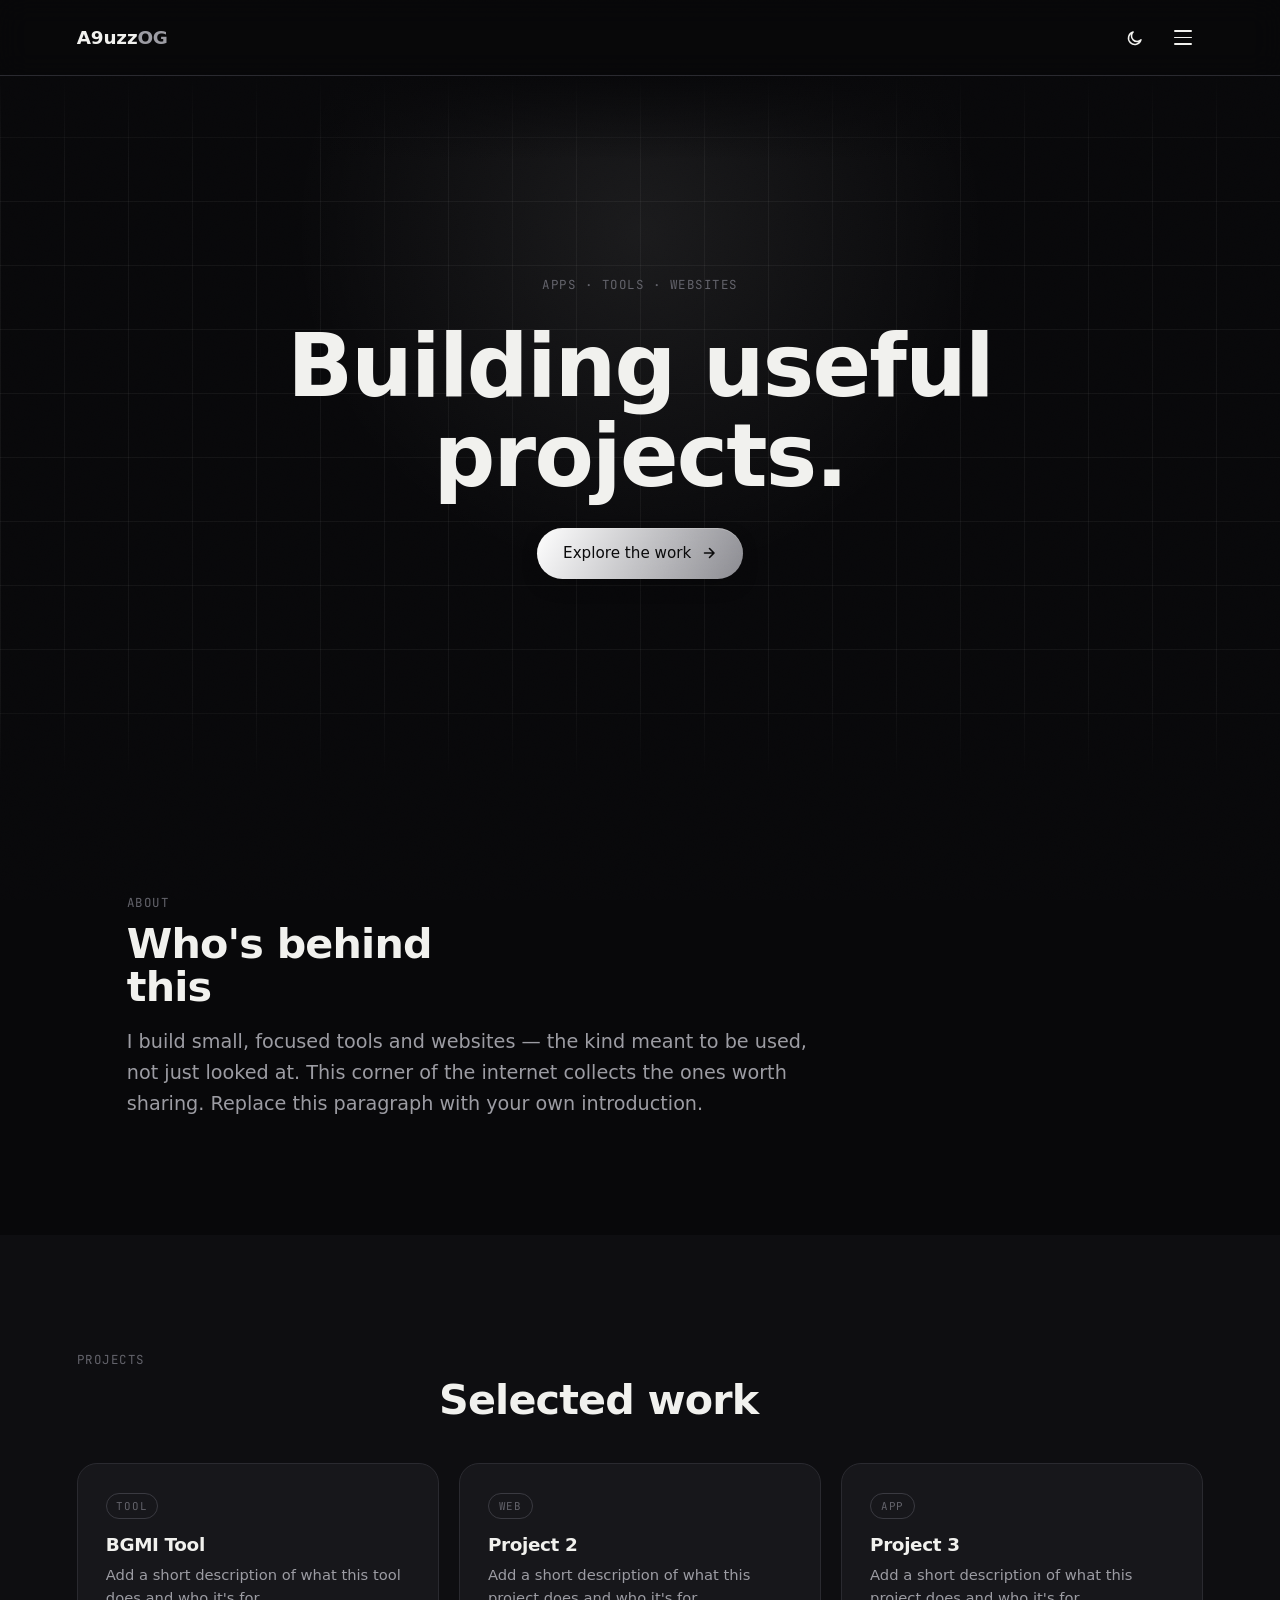
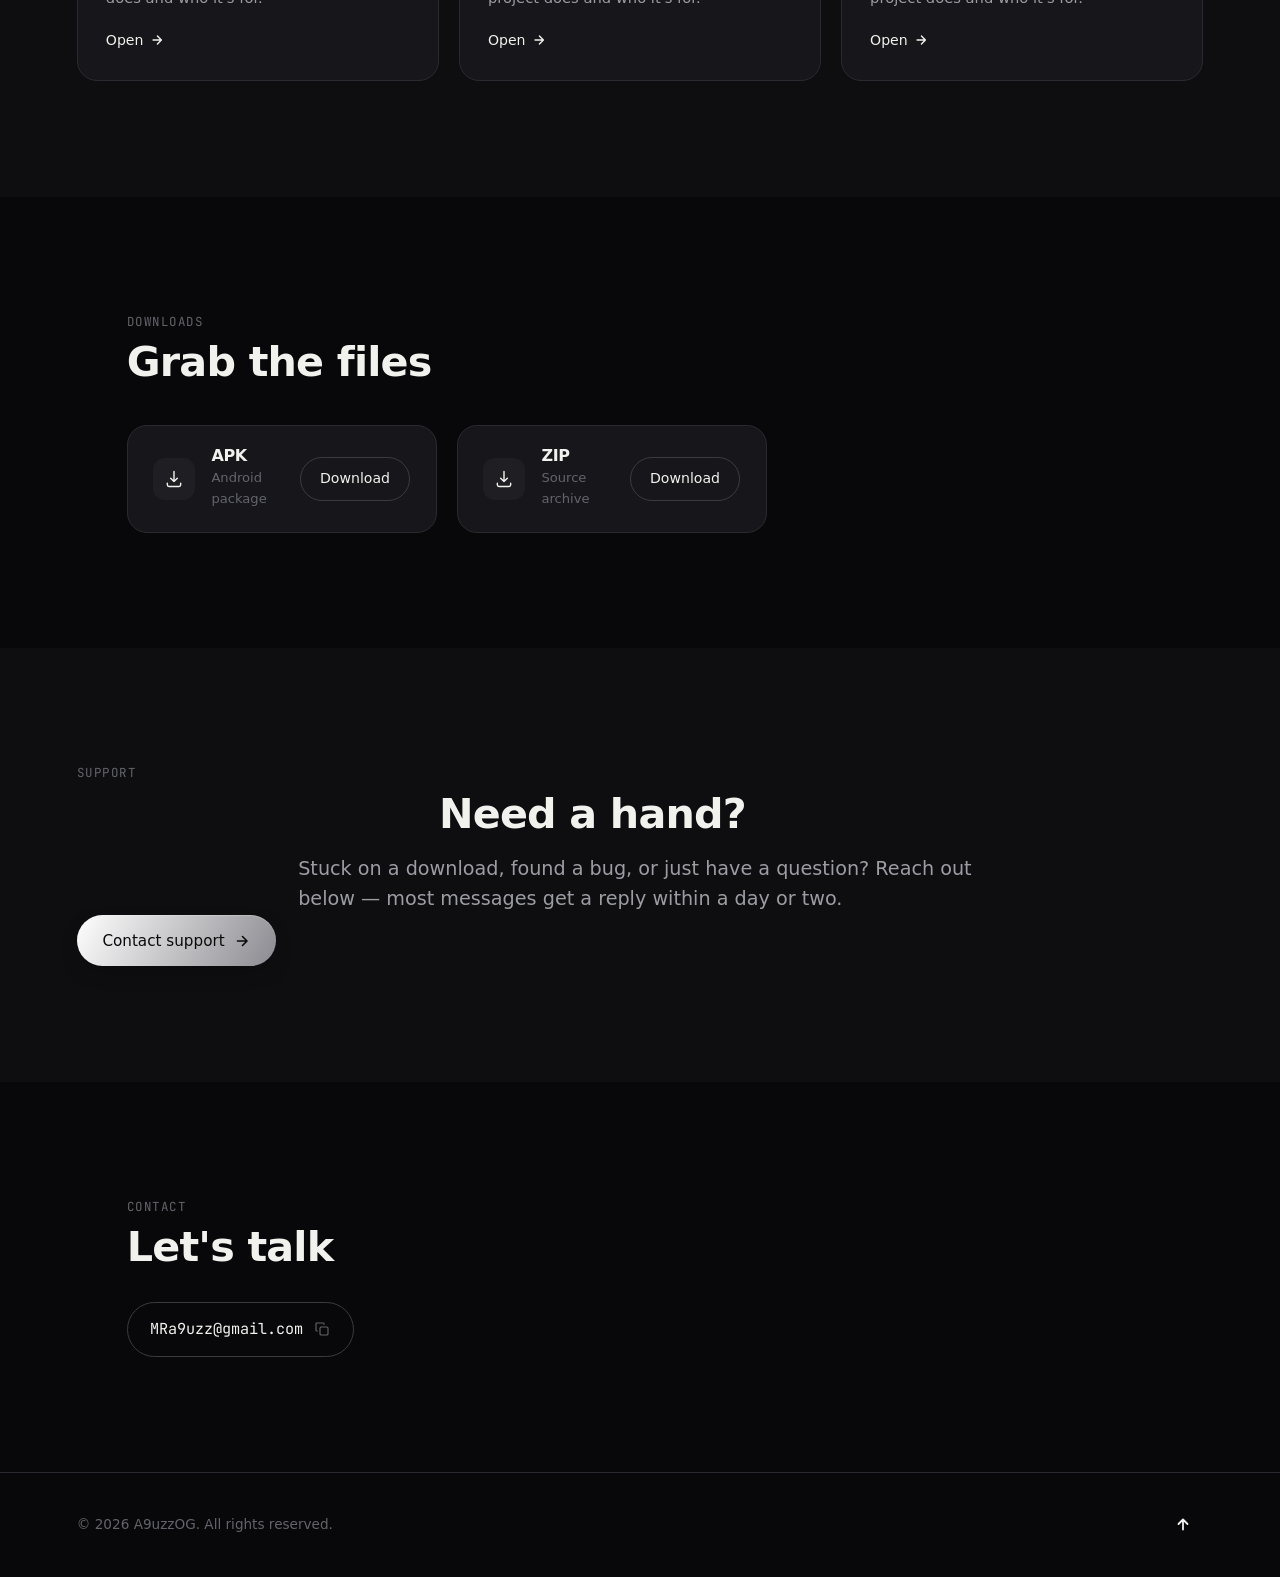
==== index.html @ 79c60921 "MR" ====
<!doctype html>
<html lang="en">
<head>
<meta charset="utf-8">
<meta name="viewport" content="width=device-width,initial-scale=1">
<meta name="theme-color" content="#08080a">
<meta name="description" content="A9uzzOG — apps, tools and websites, built for people who use them every day.">
<title>A9uzzOG — Building Useful Projects</title>

<script>
  (function(){
    var t = localStorage.getItem('theme');
    if(t === 'light'){ document.documentElement.setAttribute('data-theme','light'); }
  })();
</script>

<link rel="preconnect" href="https://api.fontshare.com">
<link rel="preconnect" href="https://fonts.googleapis.com">
<link rel="preconnect" href="https://fonts.gstatic.com" crossorigin>
<link rel="stylesheet" href="https://api.fontshare.com/v2/css?f[]=clash-display@500,600,700&f[]=general-sans@400,500,600&display=swap">
<link rel="stylesheet" href="https://fonts.googleapis.com/css2?family=JetBrains+Mono:wght@400;500&display=swap">
<link rel="stylesheet" href="style.css">
</head>
<body>

<div class="grain" aria-hidden="true"></div>
<div class="progress" aria-hidden="true"><span id="progressBar"></span></div>

<header class="site-header">
  <a href="#home" class="brand">A9uzz<span>OG</span></a>

  <div class="header-actions">
    <button id="themeToggle" class="icon-btn" type="button" aria-label="Switch to light theme">
      <svg class="icon-sun" width="18" height="18" viewBox="0 0 24 24" fill="none" stroke="currentColor" stroke-width="2" stroke-linecap="round"><circle cx="12" cy="12" r="4.5"/><path d="M12 2.5v3M12 18.5v3M4.2 4.2l2.1 2.1M17.7 17.7l2.1 2.1M2.5 12h3M18.5 12h3M4.2 19.8l2.1-2.1M17.7 6.3l2.1-2.1"/></svg>
      <svg class="icon-moon" width="18" height="18" viewBox="0 0 24 24" fill="none" stroke="currentColor" stroke-width="2" stroke-linecap="round" stroke-linejoin="round"><path d="M20 14.5A8.5 8.5 0 1 1 9.5 4a7 7 0 0 0 10.5 10.5Z"/></svg>
    </button>

    <button id="navToggle" class="hamburger" type="button" aria-label="Open menu" aria-expanded="false" aria-controls="navOverlay">
      <span></span><span></span><span></span>
    </button>
  </div>
</header>

<nav id="navOverlay" class="nav-overlay" aria-hidden="true">
  <div class="nav-overlay__backdrop" data-close></div>
  <div class="nav-overlay__panel">
    <button class="nav-close" type="button" data-close aria-label="Close menu">
      <svg width="18" height="18" viewBox="0 0 24 24" fill="none" stroke="currentColor" stroke-width="1.8" stroke-linecap="round"><path d="M5 5l14 14M19 5 5 19"/></svg>
    </button>
    <ul class="nav-list">
      <li style="--i:0"><a href="#home" data-close><span class="nav-list__title">Home</span><span class="nav-list__desc">Start here</span></a></li>
      <li style="--i:1"><a href="#about" data-close><span class="nav-list__title">About</span><span class="nav-list__desc">The short version</span></a></li>
      <li style="--i:2"><a href="#projects" data-close><span class="nav-list__title">Projects</span><span class="nav-list__desc">Recent builds</span></a></li>
      <li style="--i:3"><a href="#downloads" data-close><span class="nav-list__title">Downloads</span><span class="nav-list__desc">Get the files</span></a></li>
      <li style="--i:4"><a href="#support" data-close><span class="nav-list__title">Support</span><span class="nav-list__desc">Get help</span></a></li>
      <li style="--i:5"><a href="#contact" data-close><span class="nav-list__title">Contact</span><span class="nav-list__desc">Say hello</span></a></li>
    </ul>
    <div class="nav-overlay__footer">
      <span>your@email.com</span>
      <span>&copy; 2026 A9uzzOG</span>
    </div>
  </div>
</nav>

<main>

  <section id="home" class="hero">
    <p class="eyebrow reveal">Apps &middot; Tools &middot; Websites</p>
    <h1 class="hero__title reveal">Building useful<br>projects.</h1>
    <a class="btn btn--primary reveal" href="#projects">
      <span>Explore the work</span>
      <svg width="16" height="16" viewBox="0 0 16 16" fill="none" stroke="currentColor" stroke-width="1.6" stroke-linecap="round" stroke-linejoin="round"><path d="M3.5 8h9M8.5 3.5 13 8l-4.5 4.5"/></svg>
    </a>
  </section>

  <section id="about" class="section">
    <p class="eyebrow reveal">About</p>
    <h2 class="section-title reveal">Who's behind this</h2>
    <p class="section-lede reveal">
      I build small, focused tools and websites — the kind meant to be used, not just looked at.
      This corner of the internet collects the ones worth sharing. Replace this paragraph with
      your own introduction.
    </p>
  </section>

  <section id="projects" class="section section--alt">
    <p class="eyebrow reveal">Projects</p>
    <h2 class="section-title reveal">Selected work</h2>

    <div class="grid reveal">
      <article class="card">
        <span class="card__tag">TOOL</span>
        <h3>BGMI Tool</h3>
        <p>Add a short description of what this tool does and who it's for.</p>
        <a class="card__link" href="#">
          <span>Open</span>
          <svg width="14" height="14" viewBox="0 0 16 16" fill="none" stroke="currentColor" stroke-width="1.6" stroke-linecap="round" stroke-linejoin="round"><path d="M3.5 8h9M8.5 3.5 13 8l-4.5 4.5"/></svg>
        </a>
      </article>
      <article class="card">
        <span class="card__tag">WEB</span>
        <h3>Project 2</h3>
        <p>Add a short description of what this project does and who it's for.</p>
        <a class="card__link" href="#">
          <span>Open</span>
          <svg width="14" height="14" viewBox="0 0 16 16" fill="none" stroke="currentColor" stroke-width="1.6" stroke-linecap="round" stroke-linejoin="round"><path d="M3.5 8h9M8.5 3.5 13 8l-4.5 4.5"/></svg>
        </a>
      </article>
      <article class="card">
        <span class="card__tag">APP</span>
        <h3>Project 3</h3>
        <p>Add a short description of what this project does and who it's for.</p>
        <a class="card__link" href="#">
          <span>Open</span>
          <svg width="14" height="14" viewBox="0 0 16 16" fill="none" stroke="currentColor" stroke-width="1.6" stroke-linecap="round" stroke-linejoin="round"><path d="M3.5 8h9M8.5 3.5 13 8l-4.5 4.5"/></svg>
        </a>
      </article>
    </div>
  </section>

  <section id="downloads" class="section">
    <p class="eyebrow reveal">Downloads</p>
    <h2 class="section-title reveal">Grab the files</h2>

    <div class="grid grid--tight reveal">
      <article class="card card--download">
        <div class="card__icon">
          <svg width="20" height="20" viewBox="0 0 24 24" fill="none" stroke="currentColor" stroke-width="1.7" stroke-linecap="round" stroke-linejoin="round"><path d="M12 3v12m0 0-4-4m4 4 4-4M4 17v2a2 2 0 0 0 2 2h12a2 2 0 0 0 2-2v-2"/></svg>
        </div>
        <div class="card__body">
          <h3>APK</h3>
          <p>Android package</p>
        </div>
        <a class="btn btn--ghost" href="#">Download</a>
      </article>
      <article class="card card--download">
        <div class="card__icon">
          <svg width="20" height="20" viewBox="0 0 24 24" fill="none" stroke="currentColor" stroke-width="1.7" stroke-linecap="round" stroke-linejoin="round"><path d="M12 3v12m0 0-4-4m4 4 4-4M4 17v2a2 2 0 0 0 2 2h12a2 2 0 0 0 2-2v-2"/></svg>
        </div>
        <div class="card__body">
          <h3>ZIP</h3>
          <p>Source archive</p>
        </div>
        <a class="btn btn--ghost" href="#">Download</a>
      </article>
    </div>
  </section>

  <section id="support" class="section section--alt">
    <p class="eyebrow reveal">Support</p>
    <h2 class="section-title reveal">Need a hand?</h2>
    <p class="section-lede reveal">
      Stuck on a download, found a bug, or just have a question? Reach out below — most messages
      get a reply within a day or two.
    </p>
    <a class="btn btn--primary reveal" href="#contact">
      <span>Contact support</span>
      <svg width="16" height="16" viewBox="0 0 16 16" fill="none" stroke="currentColor" stroke-width="1.6" stroke-linecap="round" stroke-linejoin="round"><path d="M3.5 8h9M8.5 3.5 13 8l-4.5 4.5"/></svg>
    </a>
  </section>

  <section id="contact" class="section">
    <p class="eyebrow reveal">Contact</p>
    <h2 class="section-title reveal">Let's talk</h2>
    <button class="email-copy reveal" id="emailCopy" type="button" data-email="a9uzzyadu1c@gmail.com">
      <span id="emailText">MRa9uzz@gmail.com</span>
      <svg width="16" height="16" viewBox="0 0 24 24" fill="none" stroke="currentColor" stroke-width="1.7" stroke-linecap="round" stroke-linejoin="round"><rect x="9" y="9" width="12" height="12" rx="2"/><path d="M5 15H4a1 1 0 0 1-1-1V4a1 1 0 0 1 1-1h10a1 1 0 0 1 1 1v1"/></svg>
    </button>
  </section>

</main>

<footer class="site-footer">
  <span>&copy; 2026 A9uzzOG. All rights reserved.</span>
  <button id="toTop" class="icon-btn" type="button" aria-label="Back to top">
    <svg width="16" height="16" viewBox="0 0 16 16" fill="none" stroke="currentColor" stroke-width="1.8" stroke-linecap="round" stroke-linejoin="round"><path d="M8 12.5v-9M3.5 7l4.5-4.5L12.5 7"/></svg>
  </button>
</footer>

<script src="script.js"></script>
</body>
</html>
---- style.css ----
/* ============================================================
   A9uzzOG — premium grey/black theme
   Display: Clash Display · Body: General Sans · Mono: JetBrains Mono
   ============================================================ */

*, *::before, *::after { margin: 0; padding: 0; box-sizing: border-box; }
html { scroll-behavior: smooth; -webkit-tap-highlight-color: transparent; }

:root {
  /* ---- dark (default) ---- */
  --bg:            #08080a;
  --bg-soft:       #0e0e11;
  --surface:       #17171b;
  --surface-2:     #1e1e23;
  --border:        #2a2a30;
  --border-strong: #3a3a41;
  --text:          #f1f1ee;
  --text-muted:    #9c9ca3;
  --text-faint:    #63636b;
  --shine-1:       #ffffff;
  --shine-2:       #8a8a90;
  --on-shine:      #0a0a0b;
  --overlay-bg:    rgba(6, 6, 8, 0.86);

  --font-display: 'Clash Display', system-ui, sans-serif;
  --font-body:    'General Sans', system-ui, sans-serif;
  --font-mono:    'JetBrains Mono', ui-monospace, monospace;

  --ease-out: cubic-bezier(0.16, 1, 0.3, 1);
  --ease-in-out: cubic-bezier(0.65, 0, 0.35, 1);

  --fs-hero: clamp(2.75rem, 5vw + 1.4rem, 6rem);
  --fs-h2:   clamp(1.9rem, 1.6vw + 1.3rem, 2.75rem);
  --fs-lede: clamp(1.05rem, 0.4vw + 0.95rem, 1.2rem);

  --pad-x: clamp(1.5rem, 6vw, 6rem);
  --pad-y: clamp(4rem, 9vw, 7.5rem);
}

[data-theme="light"] {
  --bg:            #f2f1ed;
  --bg-soft:       #ebe9e4;
  --surface:       #ffffff;
  --surface-2:     #f8f7f4;
  --border:        #dcd8d0;
  --border-strong: #c7c2b7;
  --text:          #17171a;
  --text-muted:    #57575e;
  --text-faint:    #8c8c92;
  --shine-1:       #17171a;
  --shine-2:       #48484f;
  --on-shine:      #f5f5f3;
  --overlay-bg:    rgba(242, 241, 237, 0.92);
}

body {
  font-family: var(--font-body);
  background: var(--bg);
  color: var(--text);
  line-height: 1.6;
  overflow-x: hidden;
  transition: background .4s var(--ease-in-out), color .4s var(--ease-in-out);
}

a { color: inherit; }
h1, h2, h3 { font-family: var(--font-display); font-weight: 600; letter-spacing: -0.02em; line-height: 1.05; }
img { max-width: 100%; display: block; }
button { font: inherit; color: inherit; background: none; border: none; cursor: pointer; }

::selection { background: var(--text); color: var(--bg); }

:focus-visible {
  outline: 2px solid var(--text);
  outline-offset: 3px;
  border-radius: 4px;
}

/* ---------------- grain + progress ---------------- */

.grain {
  position: fixed;
  inset: 0;
  z-index: 2;
  pointer-events: none;
  opacity: .035;
  mix-blend-mode: overlay;
  background-image: url("data:image/svg+xml,%3Csvg xmlns='http://www.w3.org/2000/svg' width='140' height='140'%3E%3Cfilter id='n'%3E%3CfeTurbulence type='fractalNoise' baseFrequency='0.85' numOctaves='2' stitchTiles='stitch'/%3E%3C/filter%3E%3Crect width='100%25' height='100%25' filter='url(%23n)'/%3E%3C/svg%3E");
  background-size: 160px 160px;
}

.progress {
  position: fixed;
  top: 0; left: 0; right: 0;
  height: 2px;
  z-index: 65;
  background: transparent;
}
.progress span {
  display: block;
  height: 100%;
  width: 100%;
  transform: scaleX(0);
  transform-origin: left;
  background: linear-gradient(90deg, var(--shine-2), var(--shine-1));
  will-change: transform;
}

/* ---------------- header ---------------- */

.site-header {
  position: sticky;
  top: 0;
  z-index: 60;
  display: flex;
  align-items: center;
  justify-content: space-between;
  padding: 1.1rem var(--pad-x);
  backdrop-filter: blur(14px);
  -webkit-backdrop-filter: blur(14px);
  background: color-mix(in srgb, var(--bg) 78%, transparent);
  border-bottom: 1px solid var(--border);
}

.brand {
  font-family: var(--font-display);
  font-size: 1.15rem;
  font-weight: 600;
  letter-spacing: -0.01em;
  text-decoration: none;
}
.brand span { color: var(--text-muted); }

.header-actions { display: flex; align-items: center; gap: .5rem; }

.icon-btn {
  display: flex;
  align-items: center;
  justify-content: center;
  width: 40px;
  height: 40px;
  border-radius: 50%;
  color: var(--text);
  transition: background .25s var(--ease-out), transform .25s var(--ease-out);
}
.icon-btn:hover { background: var(--surface-2); transform: translateY(-1px); }

#themeToggle .icon-sun,
#themeToggle .icon-moon {
  position: absolute;
  transition: transform .5s var(--ease-out), opacity .35s var(--ease-out);
}
#themeToggle { position: relative; }
#themeToggle .icon-sun { opacity: 0; transform: rotate(-90deg) scale(.5); }
#themeToggle .icon-moon { opacity: 1; transform: rotate(0) scale(1); }
[data-theme="light"] #themeToggle .icon-sun { opacity: 1; transform: rotate(0) scale(1); }
[data-theme="light"] #themeToggle .icon-moon { opacity: 0; transform: rotate(90deg) scale(.5); }

/* hamburger — the "3 lines" */
.hamburger {
  width: 40px;
  height: 40px;
  display: flex;
  flex-direction: column;
  align-items: center;
  justify-content: center;
  gap: 5px;
  border-radius: 50%;
  transition: background .25s var(--ease-out);
}
.hamburger:hover { background: var(--surface-2); }
.hamburger span {
  display: block;
  width: 18px;
  height: 1.5px;
  background: var(--text);
  border-radius: 2px;
  transition: transform .4s var(--ease-out), opacity .3s var(--ease-out), width .3s var(--ease-out);
}
.hamburger[aria-expanded="true"] span:nth-child(1) { transform: translateY(6.5px) rotate(45deg); }
.hamburger[aria-expanded="true"] span:nth-child(2) { opacity: 0; }
.hamburger[aria-expanded="true"] span:nth-child(3) { transform: translateY(-6.5px) rotate(-45deg); }

/* ---------------- nav overlay ---------------- */

.nav-overlay {
  position: fixed;
  inset: 0;
  z-index: 55;
  visibility: hidden;
  pointer-events: none;
}
.nav-overlay.is-open { visibility: visible; pointer-events: auto; }

.nav-overlay__backdrop {
  position: absolute;
  inset: 0;
  background: var(--overlay-bg);
  backdrop-filter: blur(6px);
  -webkit-backdrop-filter: blur(6px);
  opacity: 0;
  transition: opacity .45s var(--ease-in-out);
}
.nav-overlay.is-open .nav-overlay__backdrop { opacity: 1; }

.nav-overlay__panel {
  position: relative;
  z-index: 1;
  height: 100%;
  display: flex;
  flex-direction: column;
  justify-content: center;
  padding: 6rem var(--pad-x);
  pointer-events: none;
}
.nav-overlay__panel a,
.nav-overlay__panel .nav-close {
  pointer-events: auto;
}

.nav-close {
  position: absolute;
  top: 1.3rem;
  right: var(--pad-x);
  width: 44px;
  height: 44px;
  display: flex;
  align-items: center;
  justify-content: center;
  border-radius: 50%;
  color: var(--text);
  opacity: 0;
  transform: scale(.7) rotate(-45deg);
  transition: opacity .4s var(--ease-out) .15s, transform .4s var(--ease-out) .15s, background .25s var(--ease-out);
}
.nav-close:hover { background: var(--surface-2); }
.nav-overlay.is-open .nav-close { opacity: 1; transform: scale(1) rotate(0); }

.nav-list { list-style: none; display: flex; flex-direction: column; }
.nav-list li {
  overflow: hidden;
}
.nav-list a {
  display: flex;
  align-items: baseline;
  gap: 1rem;
  padding: .7rem 0;
  text-decoration: none;
  border-bottom: 1px solid var(--border);
  opacity: 0;
  transform: translateY(28px);
  transition: opacity .5s var(--ease-out), transform .5s var(--ease-out), color .25s var(--ease-out), gap .3s var(--ease-out);
  transition-delay: calc(var(--i) * 55ms);
}
.nav-overlay.is-open .nav-list a { opacity: 1; transform: translateY(0); }

.nav-list__title {
  font-family: var(--font-display);
  font-size: clamp(1.9rem, 4vw, 3rem);
  font-weight: 600;
  letter-spacing: -0.02em;
}
.nav-list__desc {
  font-family: var(--font-mono);
  font-size: .78rem;
  color: var(--text-faint);
  letter-spacing: .01em;
}
.nav-list a:hover { color: var(--text-muted); gap: 1.6rem; }
.nav-list a:hover .nav-list__title { color: var(--text); }

.nav-overlay__footer {
  display: flex;
  justify-content: space-between;
  padding-top: 2rem;
  font-family: var(--font-mono);
  font-size: .78rem;
  color: var(--text-faint);
  opacity: 0;
  transition: opacity .6s var(--ease-out) .4s;
}
.nav-overlay.is-open .nav-overlay__footer { opacity: 1; }

/* ---------------- hero ---------------- */

.hero {
  position: relative;
  min-height: 78svh;
  display: flex;
  flex-direction: column;
  align-items: center;
  justify-content: center;
  text-align: center;
  gap: 1.6rem;
  padding: 6rem var(--pad-x);
  overflow: hidden;
  isolation: isolate;
}
.hero::before {
  content: "";
  position: absolute;
  inset: -20%;
  z-index: -1;
  background: radial-gradient(560px circle at var(--x, 50%) var(--y, 30%), color-mix(in srgb, var(--text) 8%, transparent), transparent 62%);
  transition: opacity .3s;
}
.hero::after {
  content: "";
  position: absolute;
  inset: 0;
  z-index: -1;
  background:
    linear-gradient(var(--bg) 0%, transparent 12%, transparent 88%, var(--bg) 100%),
    repeating-linear-gradient(0deg, color-mix(in srgb, var(--text) 5%, transparent) 0 1px, transparent 1px 64px),
    repeating-linear-gradient(90deg, color-mix(in srgb, var(--text) 5%, transparent) 0 1px, transparent 1px 64px);
}

.eyebrow {
  font-family: var(--font-mono);
  font-size: .78rem;
  letter-spacing: .12em;
  text-transform: uppercase;
  color: var(--text-faint);
}

.hero__title {
  font-size: var(--fs-hero);
  max-width: 16ch;
}

/* ---------------- buttons ---------------- */

.btn {
  position: relative;
  display: inline-flex;
  align-items: center;
  gap: .6rem;
  padding: .85rem 1.6rem;
  border-radius: 999px;
  font-size: .95rem;
  font-weight: 500;
  text-decoration: none;
  overflow: hidden;
  transition: transform .35s var(--ease-out), box-shadow .35s var(--ease-out);
}
.btn svg { transition: transform .35s var(--ease-out); }
.btn:hover { transform: translateY(-2px); }
.btn:hover svg { transform: translateX(3px); }

.btn--primary {
  color: var(--on-shine);
  background: linear-gradient(120deg, var(--shine-1), var(--shine-2));
  box-shadow: 0 1px 0 0 color-mix(in srgb, var(--text) 25%, transparent) inset, 0 8px 24px -12px rgba(0,0,0,.6);
}
.btn--primary::before {
  content: "";
  position: absolute;
  inset: 0;
  background: linear-gradient(115deg, transparent 20%, color-mix(in srgb, var(--on-shine) 35%, transparent) 50%, transparent 80%);
  transform: translateX(-120%);
  transition: transform .7s var(--ease-out);
}
.btn--primary:hover::before { transform: translateX(120%); }

.btn--ghost {
  border: 1px solid var(--border-strong);
  padding: .6rem 1.2rem;
  font-size: .88rem;
}
.btn--ghost:hover { background: var(--surface-2); border-color: var(--text-faint); }

/* ---------------- sections ---------------- */

.section {
  padding: var(--pad-y) var(--pad-x);
  max-width: 1180px;
  margin: 0 auto;
}
.section--alt { background: var(--bg-soft); max-width: none; }
.section--alt > * { max-width: 1180px; margin-left: auto; margin-right: auto; }

.section-title { font-size: var(--fs-h2); margin-top: .6rem; max-width: 14ch; }
.section-lede {
  font-size: var(--fs-lede);
  color: var(--text-muted);
  max-width: 56ch;
  margin-top: 1.1rem;
}

/* ---------------- grid + cards ---------------- */

.grid {
  display: grid;
  grid-template-columns: repeat(auto-fit, minmax(240px, 1fr));
  gap: 1.25rem;
  margin-top: 2.5rem;
}
.grid--tight { grid-template-columns: repeat(auto-fit, minmax(220px, 1fr)); max-width: 640px; }

.card {
  position: relative;
  background: var(--surface);
  border: 1px solid var(--border);
  border-radius: 20px;
  padding: 1.75rem;
  transition: transform .4s var(--ease-out), border-color .4s var(--ease-out), background .4s var(--ease-out);
}
.card:hover {
  transform: translateY(-6px);
  border-color: var(--border-strong);
  background: var(--surface-2);
}

.card__tag {
  display: inline-block;
  font-family: var(--font-mono);
  font-size: .68rem;
  letter-spacing: .08em;
  color: var(--text-faint);
  border: 1px solid var(--border-strong);
  border-radius: 999px;
  padding: .2rem .6rem;
  margin-bottom: 1rem;
}
.card h3 { font-size: 1.15rem; margin-bottom: .5rem; }
.card p { color: var(--text-muted); font-size: .92rem; }

.card__link {
  display: inline-flex;
  align-items: center;
  gap: .4rem;
  margin-top: 1.2rem;
  font-size: .88rem;
  font-weight: 500;
  text-decoration: none;
  color: var(--text);
}
.card__link svg { transition: transform .3s var(--ease-out); }
.card__link:hover svg { transform: translateX(3px); }

.card--download {
  display: flex;
  align-items: center;
  gap: 1rem;
  padding: 1.4rem 1.6rem;
}
.card__icon {
  display: flex;
  align-items: center;
  justify-content: center;
  width: 42px;
  height: 42px;
  border-radius: 12px;
  background: var(--surface-2);
  flex-shrink: 0;
}
.card__body { flex: 1; }
.card__body h3 { font-size: 1rem; margin-bottom: .15rem; }
.card__body p { font-size: .82rem; color: var(--text-faint); }

/* ---------------- contact ---------------- */

.email-copy {
  margin-top: 2rem;
  display: inline-flex;
  align-items: center;
  gap: .7rem;
  padding: .9rem 1.4rem;
  border: 1px solid var(--border-strong);
  border-radius: 999px;
  font-family: var(--font-mono);
  font-size: .95rem;
  transition: background .3s var(--ease-out), transform .3s var(--ease-out);
}
.email-copy:hover { background: var(--surface-2); transform: translateY(-2px); }
.email-copy svg { color: var(--text-faint); }

/* ---------------- footer ---------------- */

.site-footer {
  display: flex;
  align-items: center;
  justify-content: space-between;
  padding: 2rem var(--pad-x);
  border-top: 1px solid var(--border);
  font-size: .85rem;
  color: var(--text-faint);
}

/* ---------------- scroll reveal ---------------- */

.reveal {
  opacity: 0;
  transform: translateY(22px);
  transition: opacity .7s var(--ease-out), transform .7s var(--ease-out);
}
.reveal.is-visible { opacity: 1; transform: translateY(0); }
.hero .reveal { transition-delay: calc(var(--r-i, 0) * 90ms); }

/* ---------------- responsive ---------------- */

@media (max-width: 640px) {
  .site-footer { flex-direction: column; gap: .75rem; text-align: center; }
  .card--download { flex-wrap: wrap; }
  .card--download .btn--ghost { width: 100%; text-align: center; justify-content: center; }
}

/* ---------------- motion & pointer preferences ---------------- */

@media (hover: none) {
  .hero::before { display: none; }
}

@media (prefers-reduced-motion: reduce) {
  html { scroll-behavior: auto; }
  *, *::before, *::after {
    animation-duration: .001ms !important;
    transition-duration: .001ms !important;
  }
  .reveal { opacity: 1; transform: none; }
  .nav-list a { transform: none; }
}
  .reveal { opacity: 1; transform: none; }
  .nav-list a { transform: none; }
}
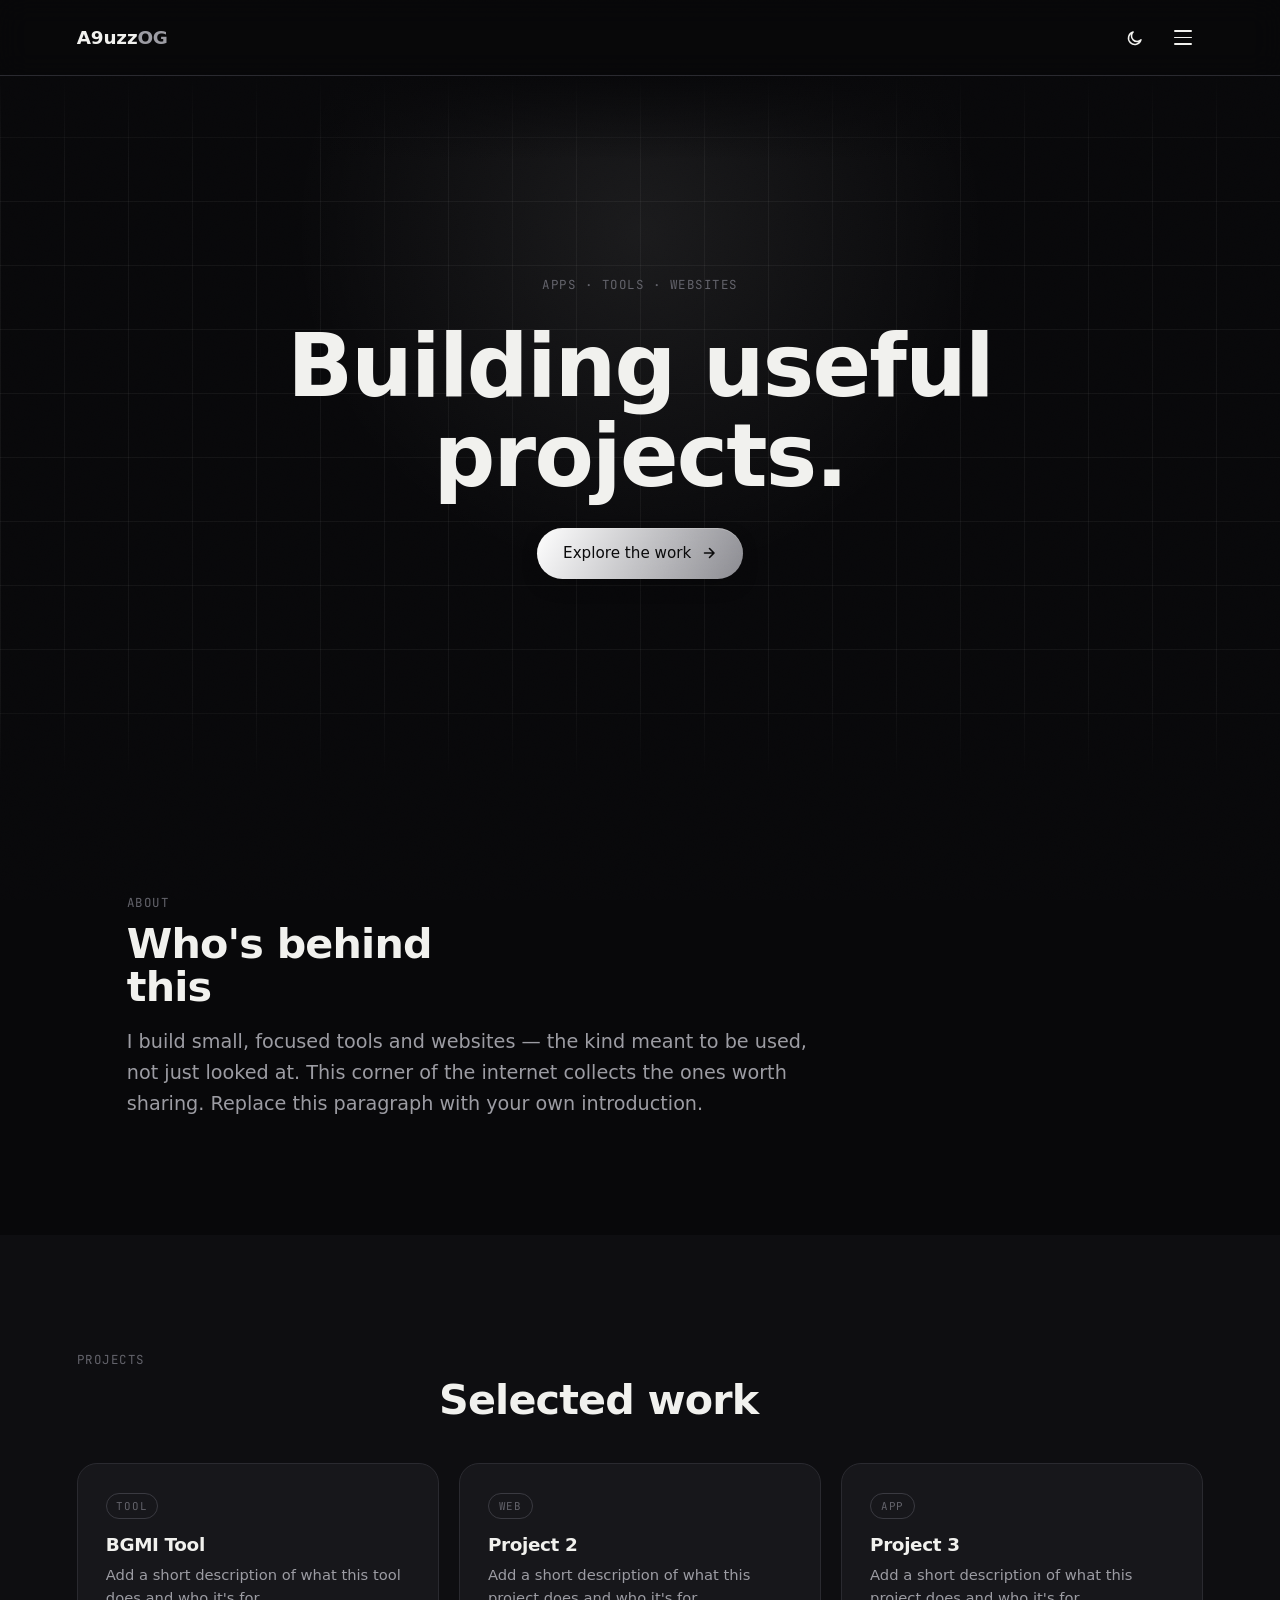
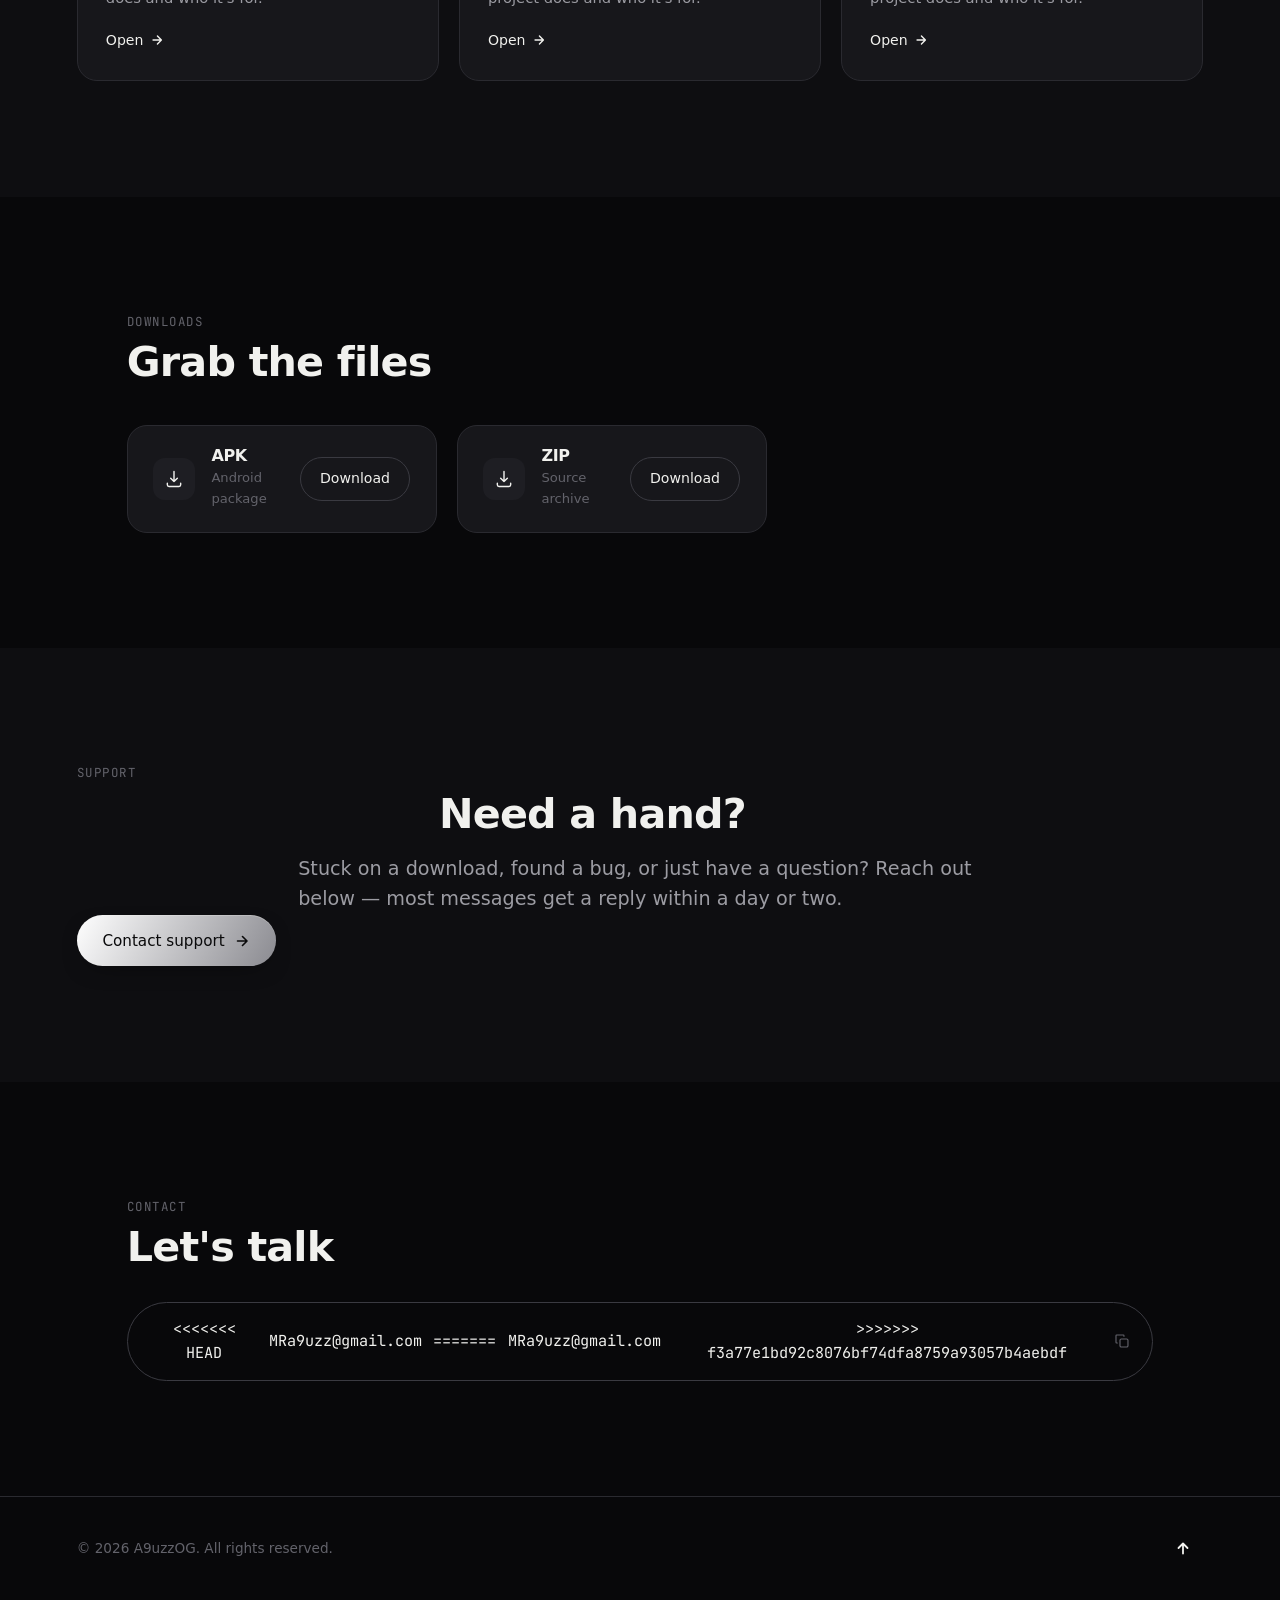
==== commit 41a9b4d8: "gf" ====
--- a/index.html
+++ b/index.html
@@ -163,7 +163,11 @@
     <p class="eyebrow reveal">Contact</p>
     <h2 class="section-title reveal">Let's talk</h2>
     <button class="email-copy reveal" id="emailCopy" type="button" data-email="a9uzzyadu1c@gmail.com">
+<<<<<<< HEAD
       <span id="emailText">MRa9uzz@gmail.com</span>
+=======
+      <span id="emailText">MRa9uzz@gmail.com</span>
+>>>>>>> f3a77e1bd92c8076bf74dfa8759a93057b4aebdf
       <svg width="16" height="16" viewBox="0 0 24 24" fill="none" stroke="currentColor" stroke-width="1.7" stroke-linecap="round" stroke-linejoin="round"><rect x="9" y="9" width="12" height="12" rx="2"/><path d="M5 15H4a1 1 0 0 1-1-1V4a1 1 0 0 1 1-1h10a1 1 0 0 1 1 1v1"/></svg>
     </button>
   </section>
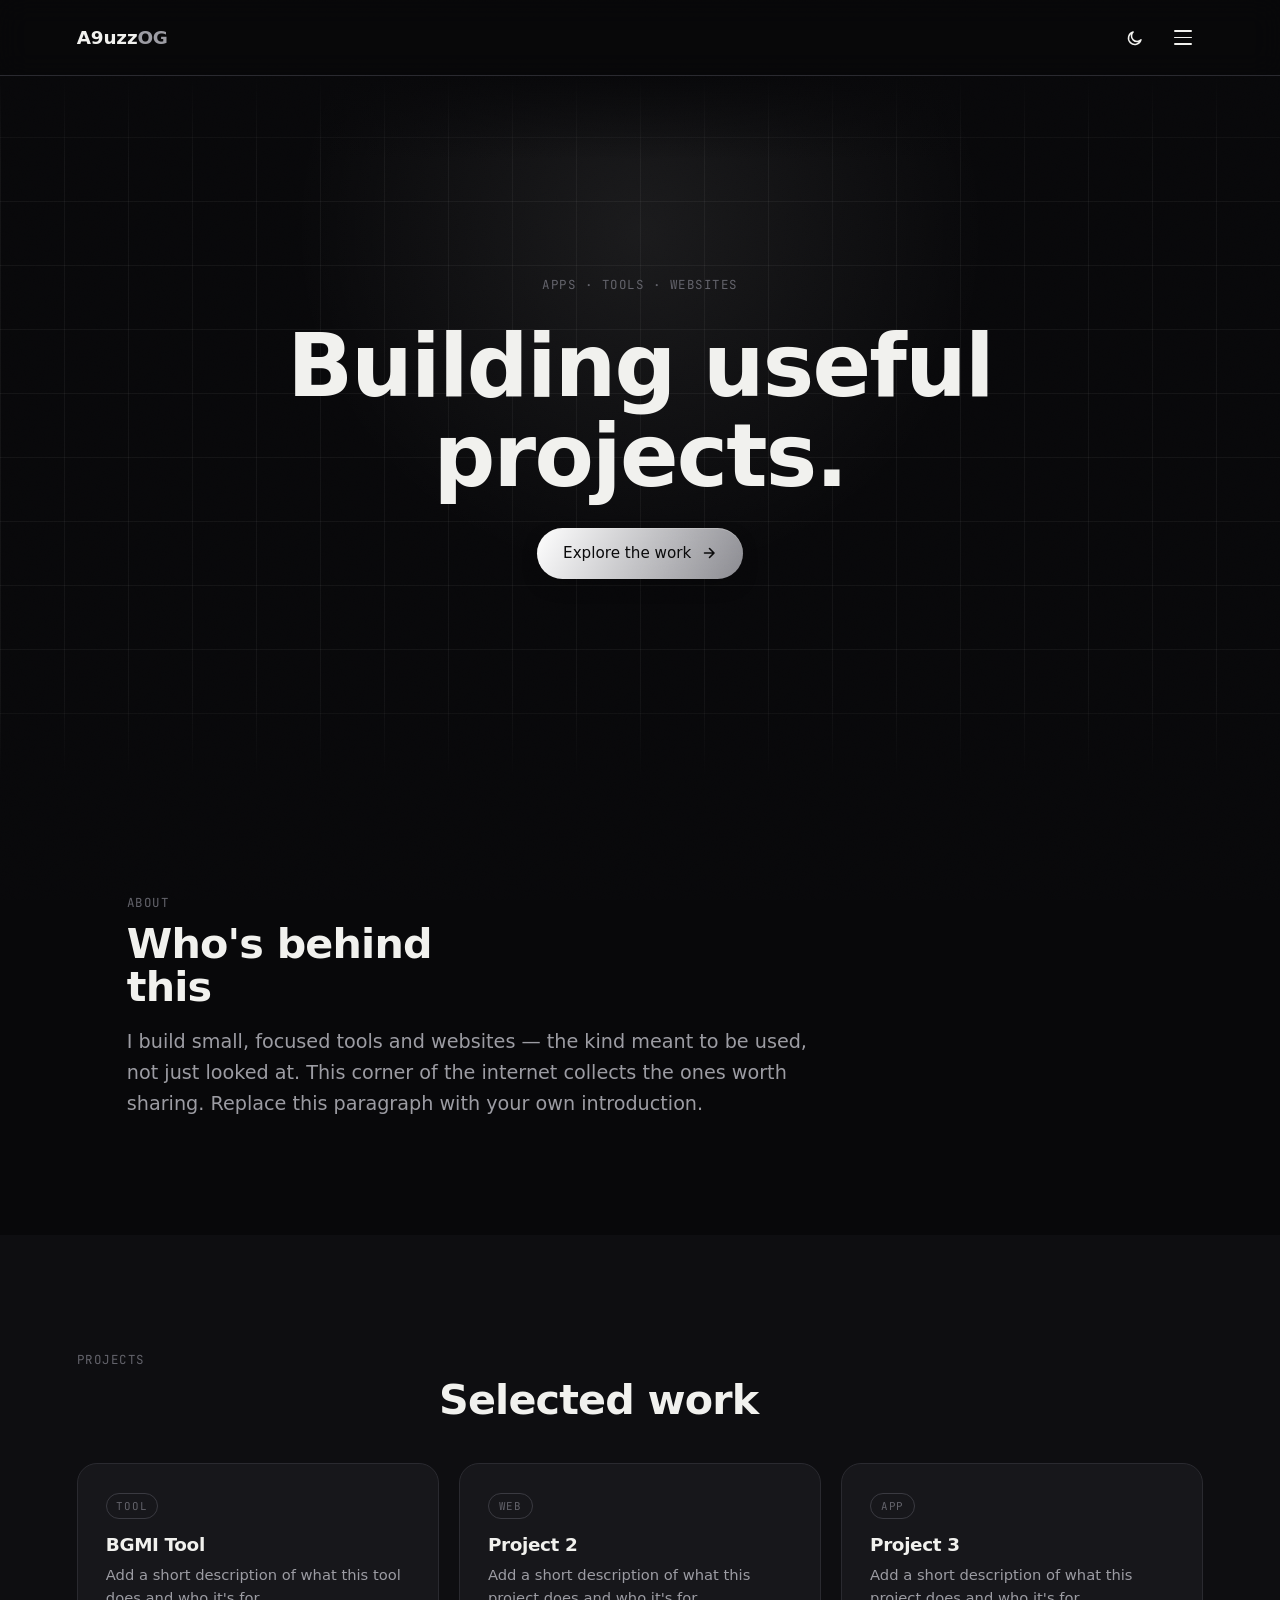
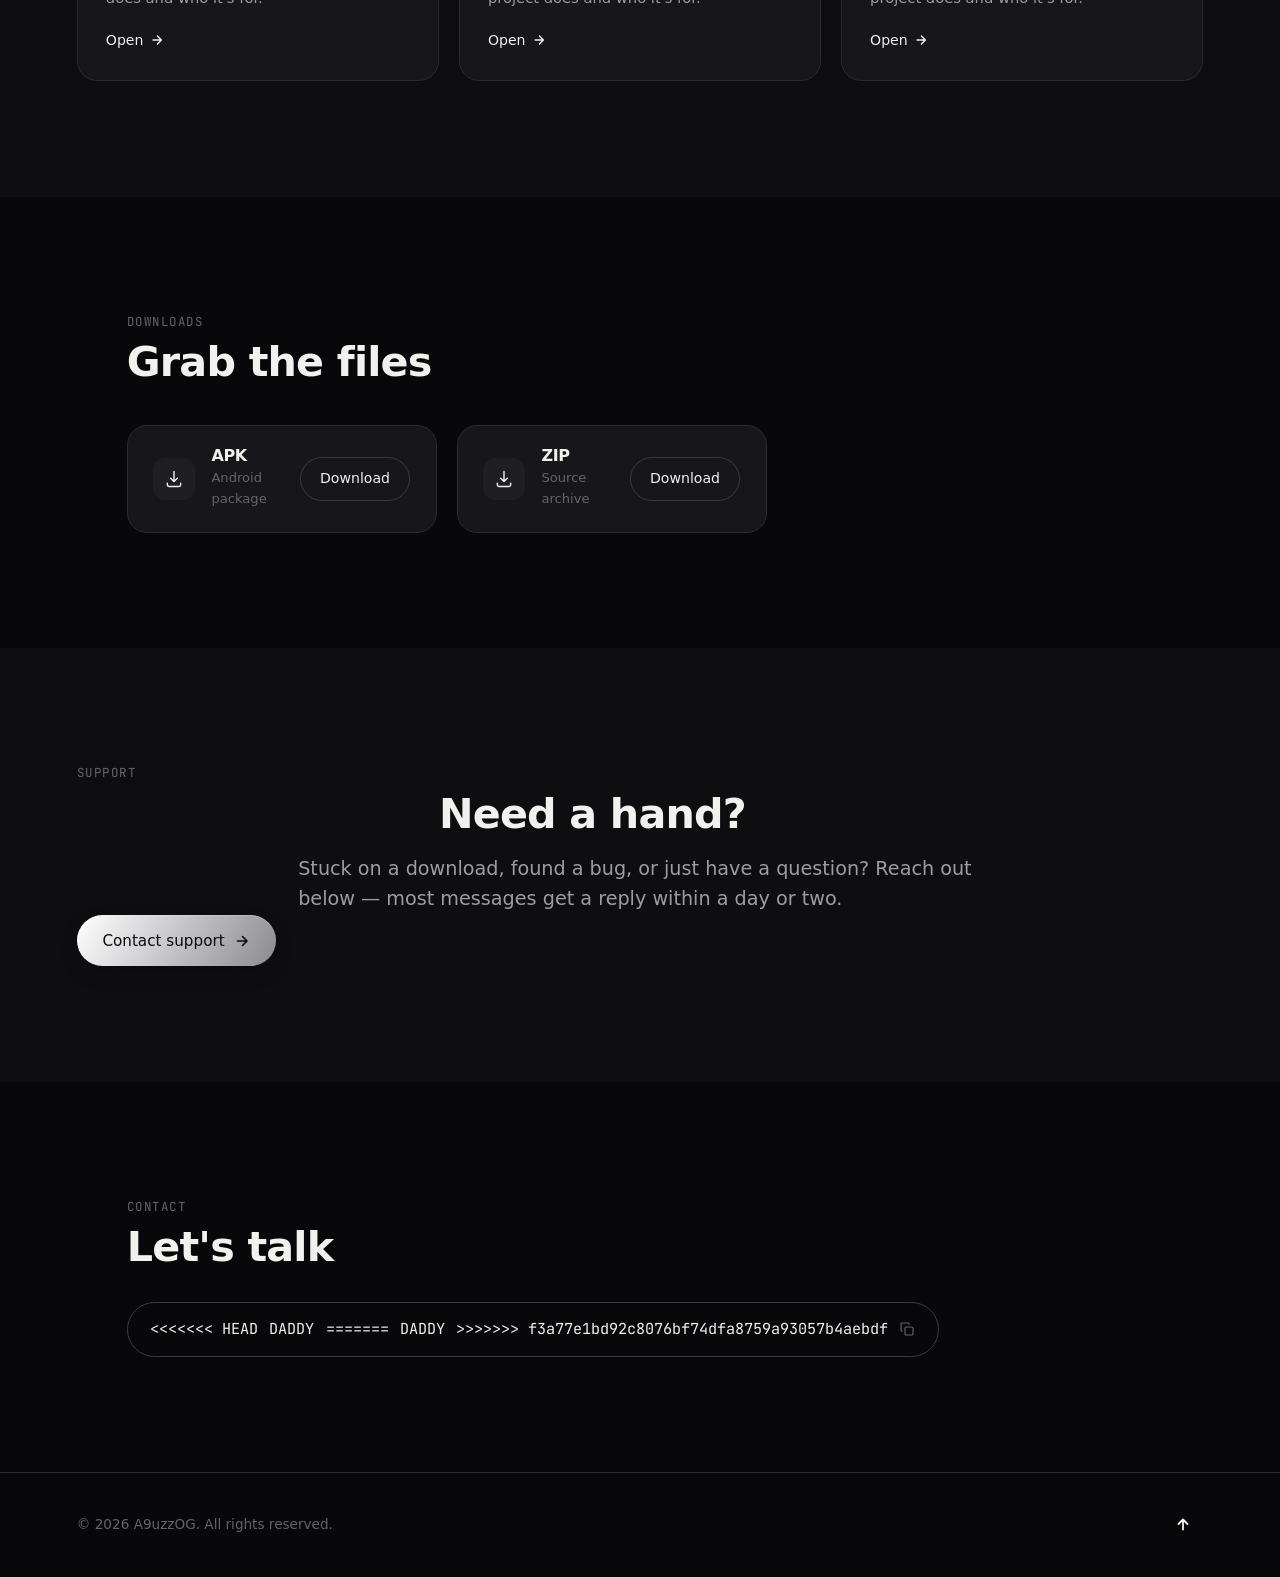
==== commit fcb5c04a: "Update index.html" ====
--- a/index.html
+++ b/index.html
@@ -164,9 +164,9 @@
     <h2 class="section-title reveal">Let's talk</h2>
     <button class="email-copy reveal" id="emailCopy" type="button" data-email="a9uzzyadu1c@gmail.com">
 <<<<<<< HEAD
-      <span id="emailText">MRa9uzz@gmail.com</span>
+      <span id="emailText">DADDY</span>
 =======
-      <span id="emailText">MRa9uzz@gmail.com</span>
+      <span id="emailText">DADDY</span>
 >>>>>>> f3a77e1bd92c8076bf74dfa8759a93057b4aebdf
       <svg width="16" height="16" viewBox="0 0 24 24" fill="none" stroke="currentColor" stroke-width="1.7" stroke-linecap="round" stroke-linejoin="round"><rect x="9" y="9" width="12" height="12" rx="2"/><path d="M5 15H4a1 1 0 0 1-1-1V4a1 1 0 0 1 1-1h10a1 1 0 0 1 1 1v1"/></svg>
     </button>
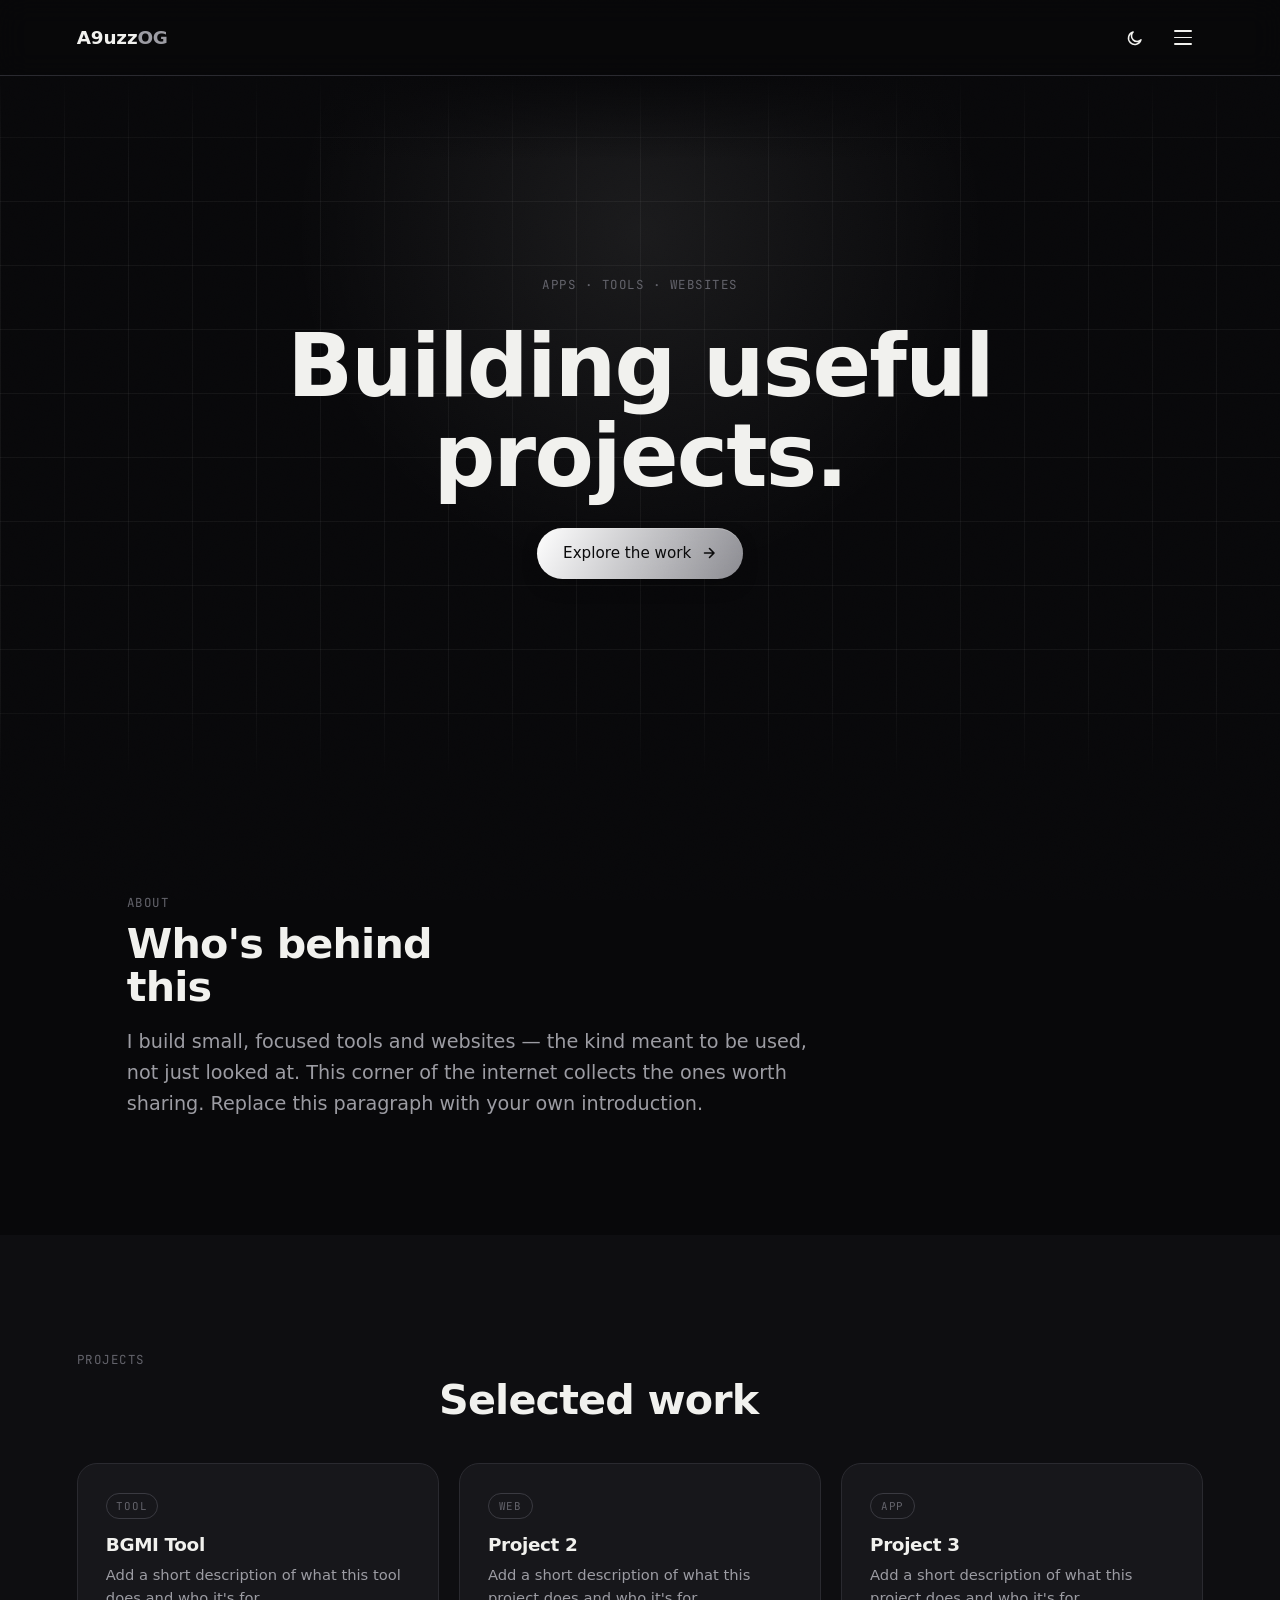
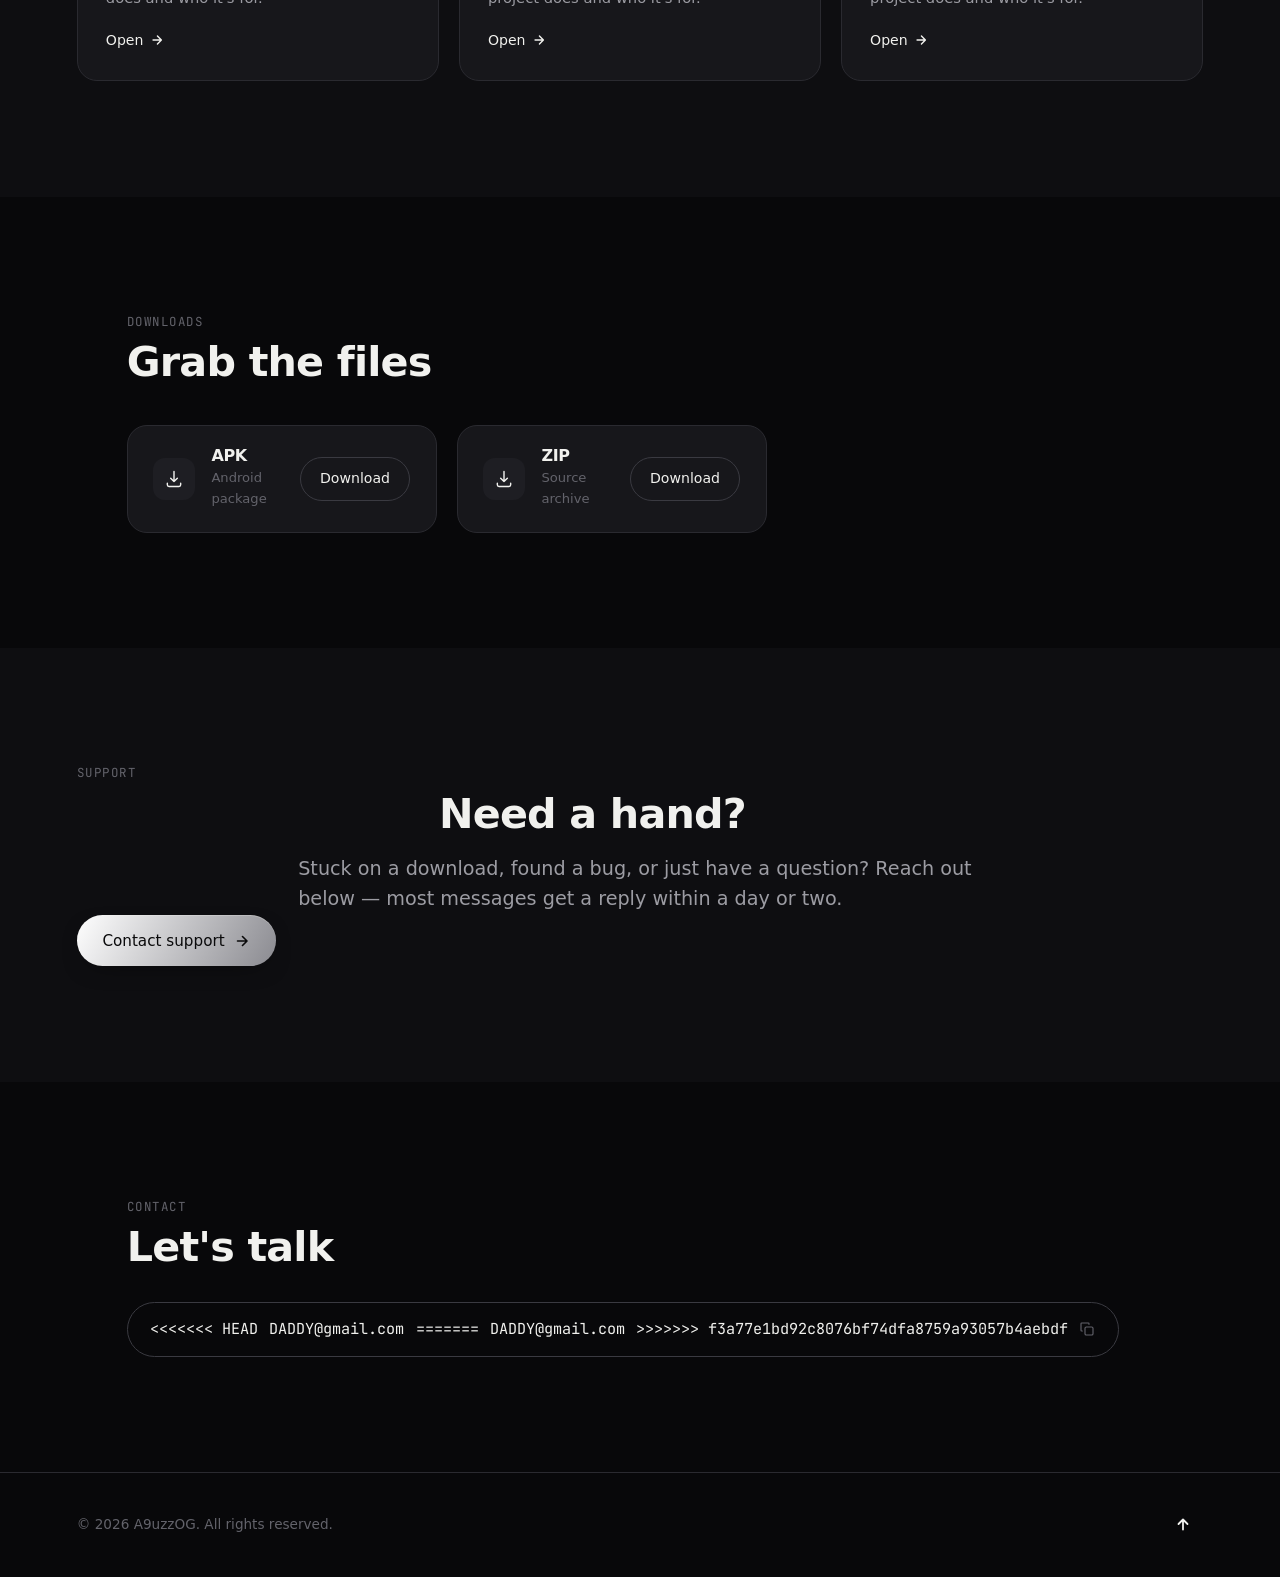
==== commit be87be6d: "daddy" ====
--- a/index.html
+++ b/index.html
@@ -164,9 +164,9 @@
     <h2 class="section-title reveal">Let's talk</h2>
     <button class="email-copy reveal" id="emailCopy" type="button" data-email="a9uzzyadu1c@gmail.com">
 <<<<<<< HEAD
-      <span id="emailText">DADDY</span>
+      <span id="emailText">DADDY@gmail.com</span>
 =======
-      <span id="emailText">DADDY</span>
+      <span id="emailText">DADDY@gmail.com</span>
 >>>>>>> f3a77e1bd92c8076bf74dfa8759a93057b4aebdf
       <svg width="16" height="16" viewBox="0 0 24 24" fill="none" stroke="currentColor" stroke-width="1.7" stroke-linecap="round" stroke-linejoin="round"><rect x="9" y="9" width="12" height="12" rx="2"/><path d="M5 15H4a1 1 0 0 1-1-1V4a1 1 0 0 1 1-1h10a1 1 0 0 1 1 1v1"/></svg>
     </button>
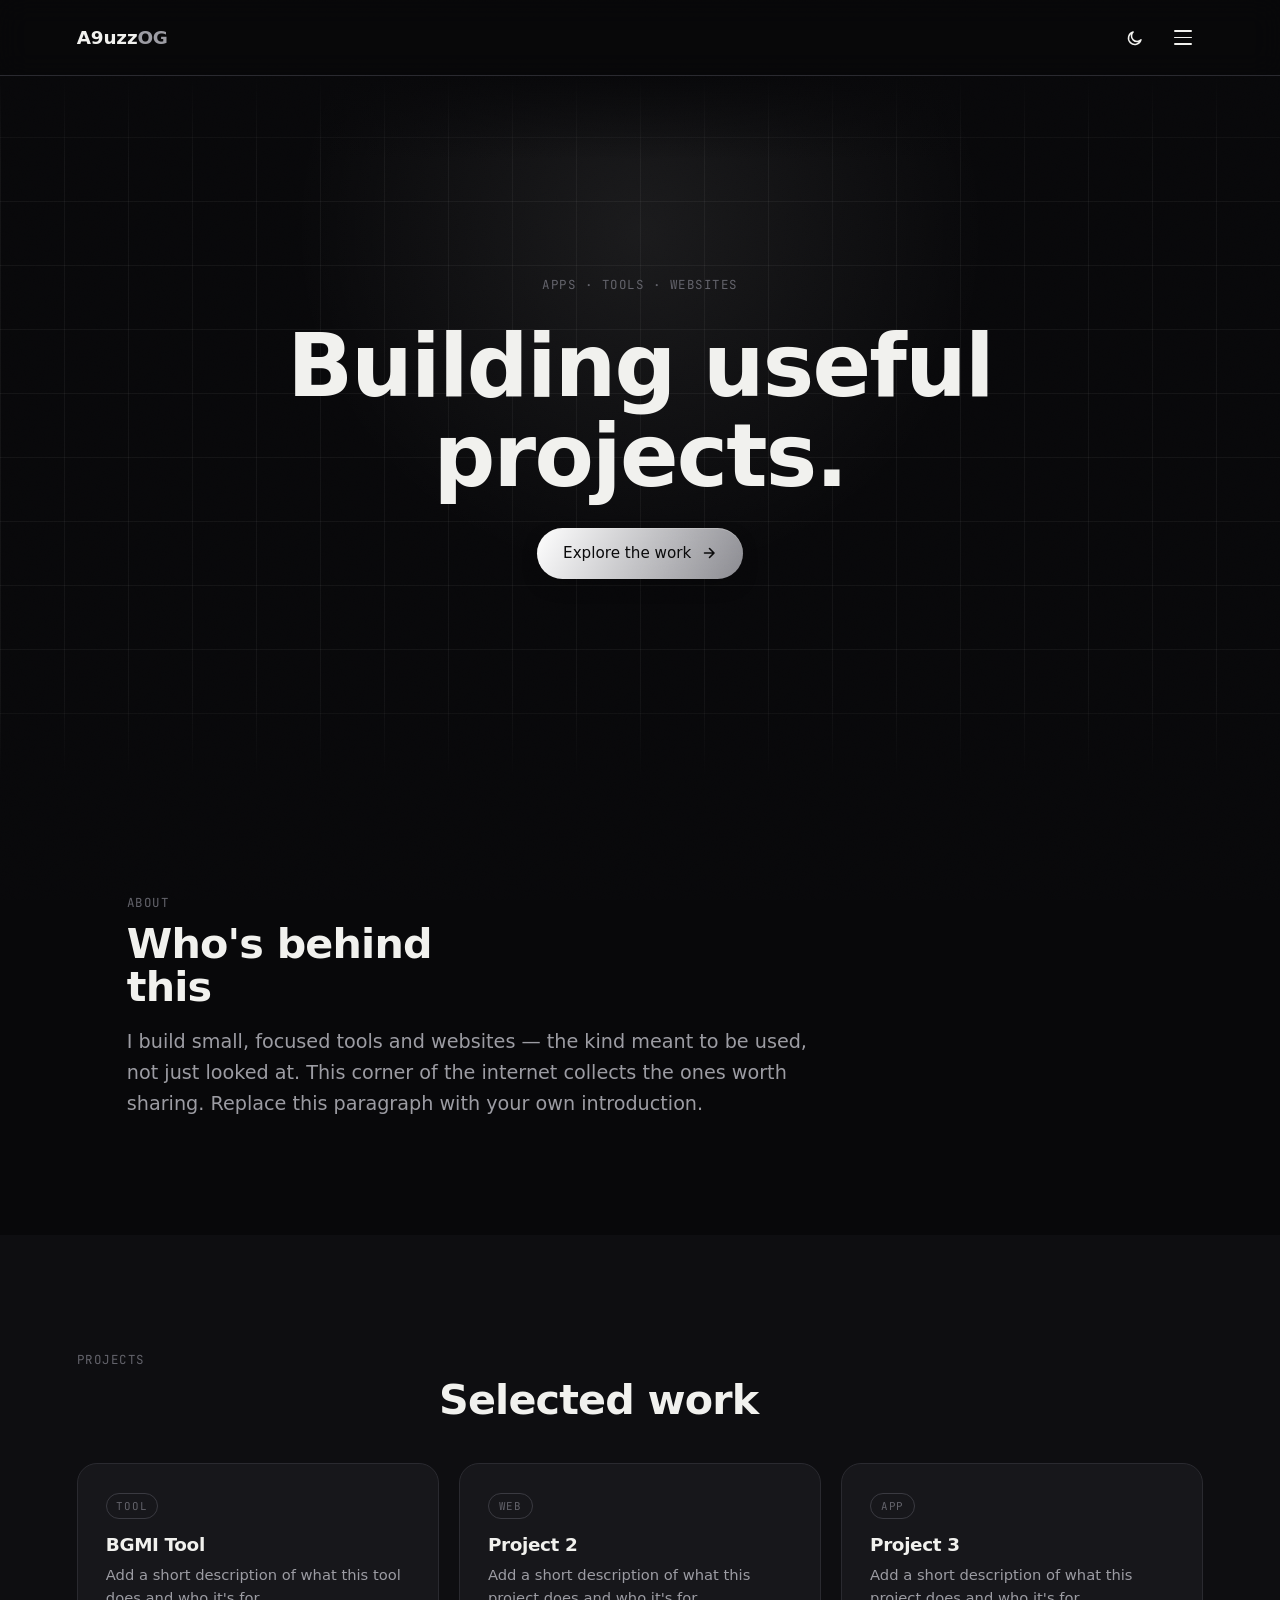
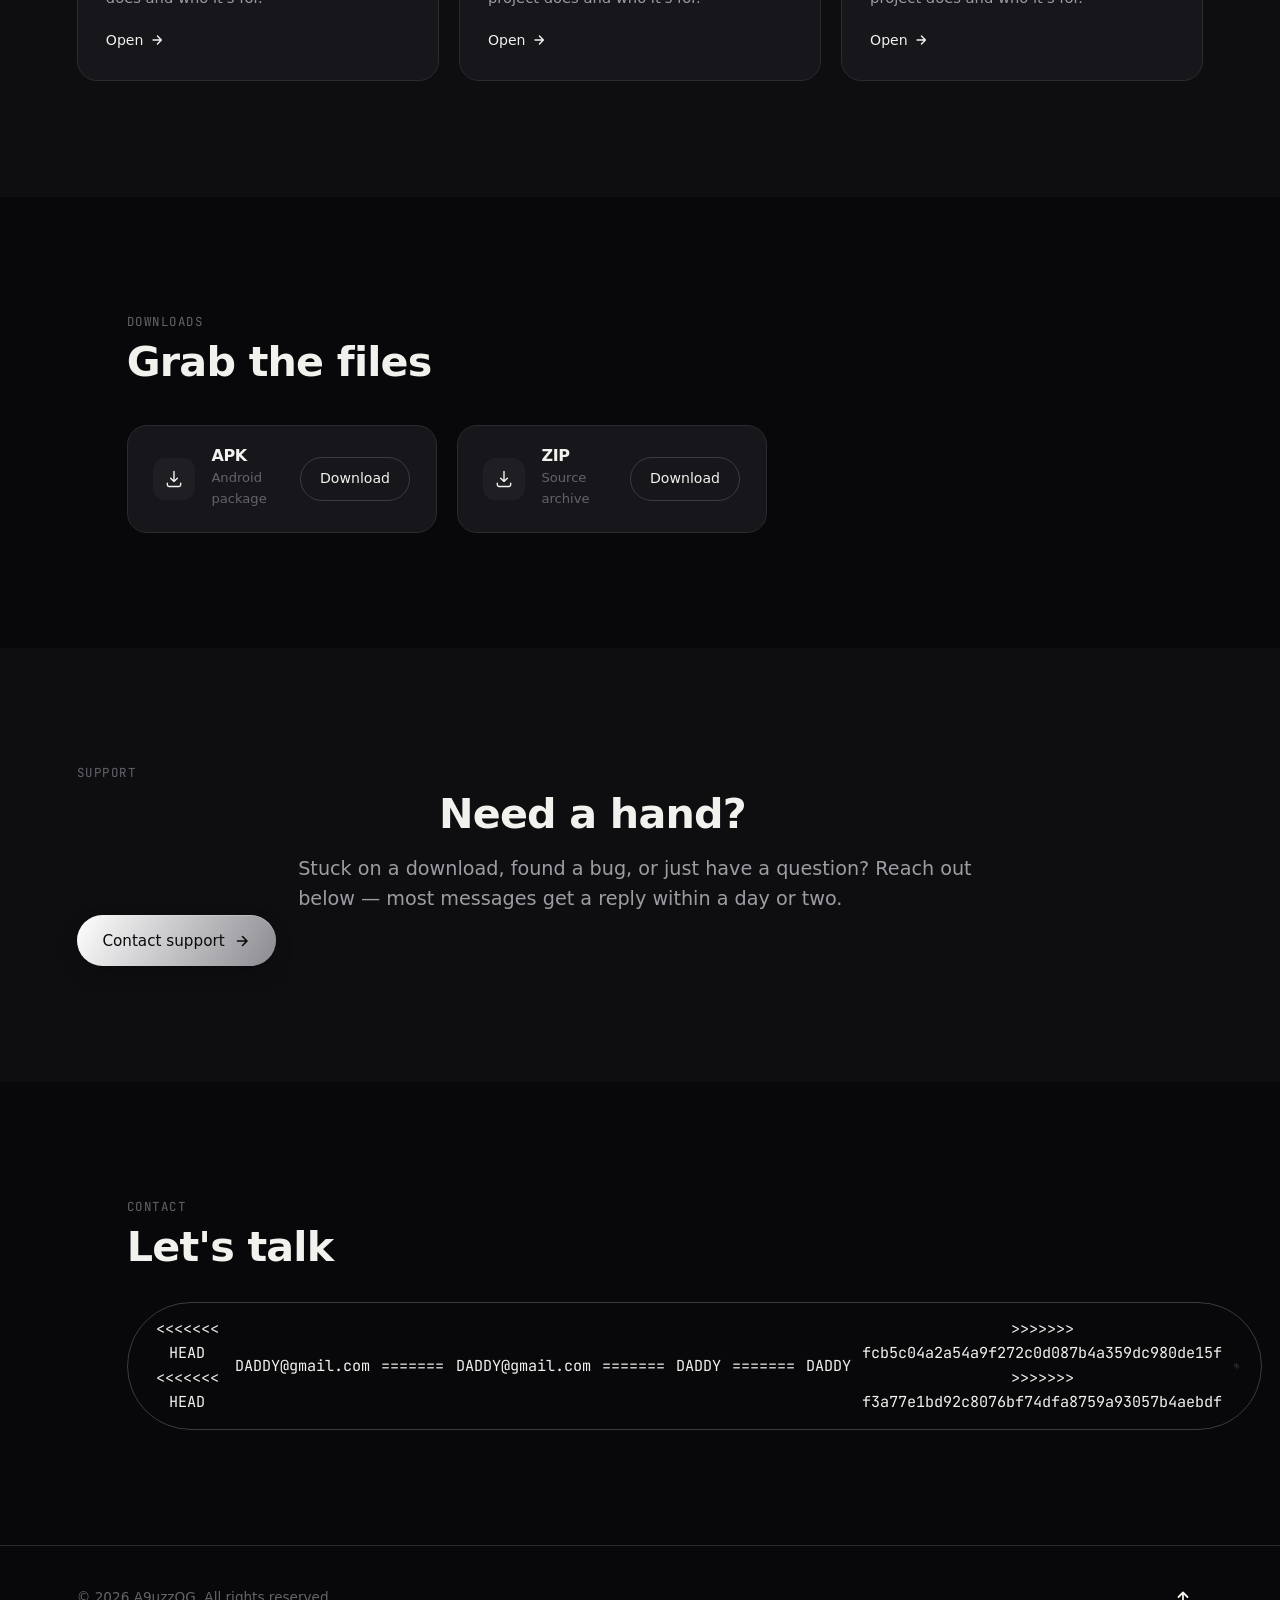
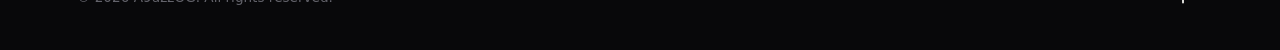
==== commit 7e706432: "jbjb" ====
--- a/index.html
+++ b/index.html
@@ -164,9 +164,15 @@
     <h2 class="section-title reveal">Let's talk</h2>
     <button class="email-copy reveal" id="emailCopy" type="button" data-email="a9uzzyadu1c@gmail.com">
 <<<<<<< HEAD
+<<<<<<< HEAD
       <span id="emailText">DADDY@gmail.com</span>
 =======
       <span id="emailText">DADDY@gmail.com</span>
+=======
+      <span id="emailText">DADDY</span>
+=======
+      <span id="emailText">DADDY</span>
+>>>>>>> fcb5c04a2a54a9f272c0d087b4a359dc980de15f
 >>>>>>> f3a77e1bd92c8076bf74dfa8759a93057b4aebdf
       <svg width="16" height="16" viewBox="0 0 24 24" fill="none" stroke="currentColor" stroke-width="1.7" stroke-linecap="round" stroke-linejoin="round"><rect x="9" y="9" width="12" height="12" rx="2"/><path d="M5 15H4a1 1 0 0 1-1-1V4a1 1 0 0 1 1-1h10a1 1 0 0 1 1 1v1"/></svg>
     </button>
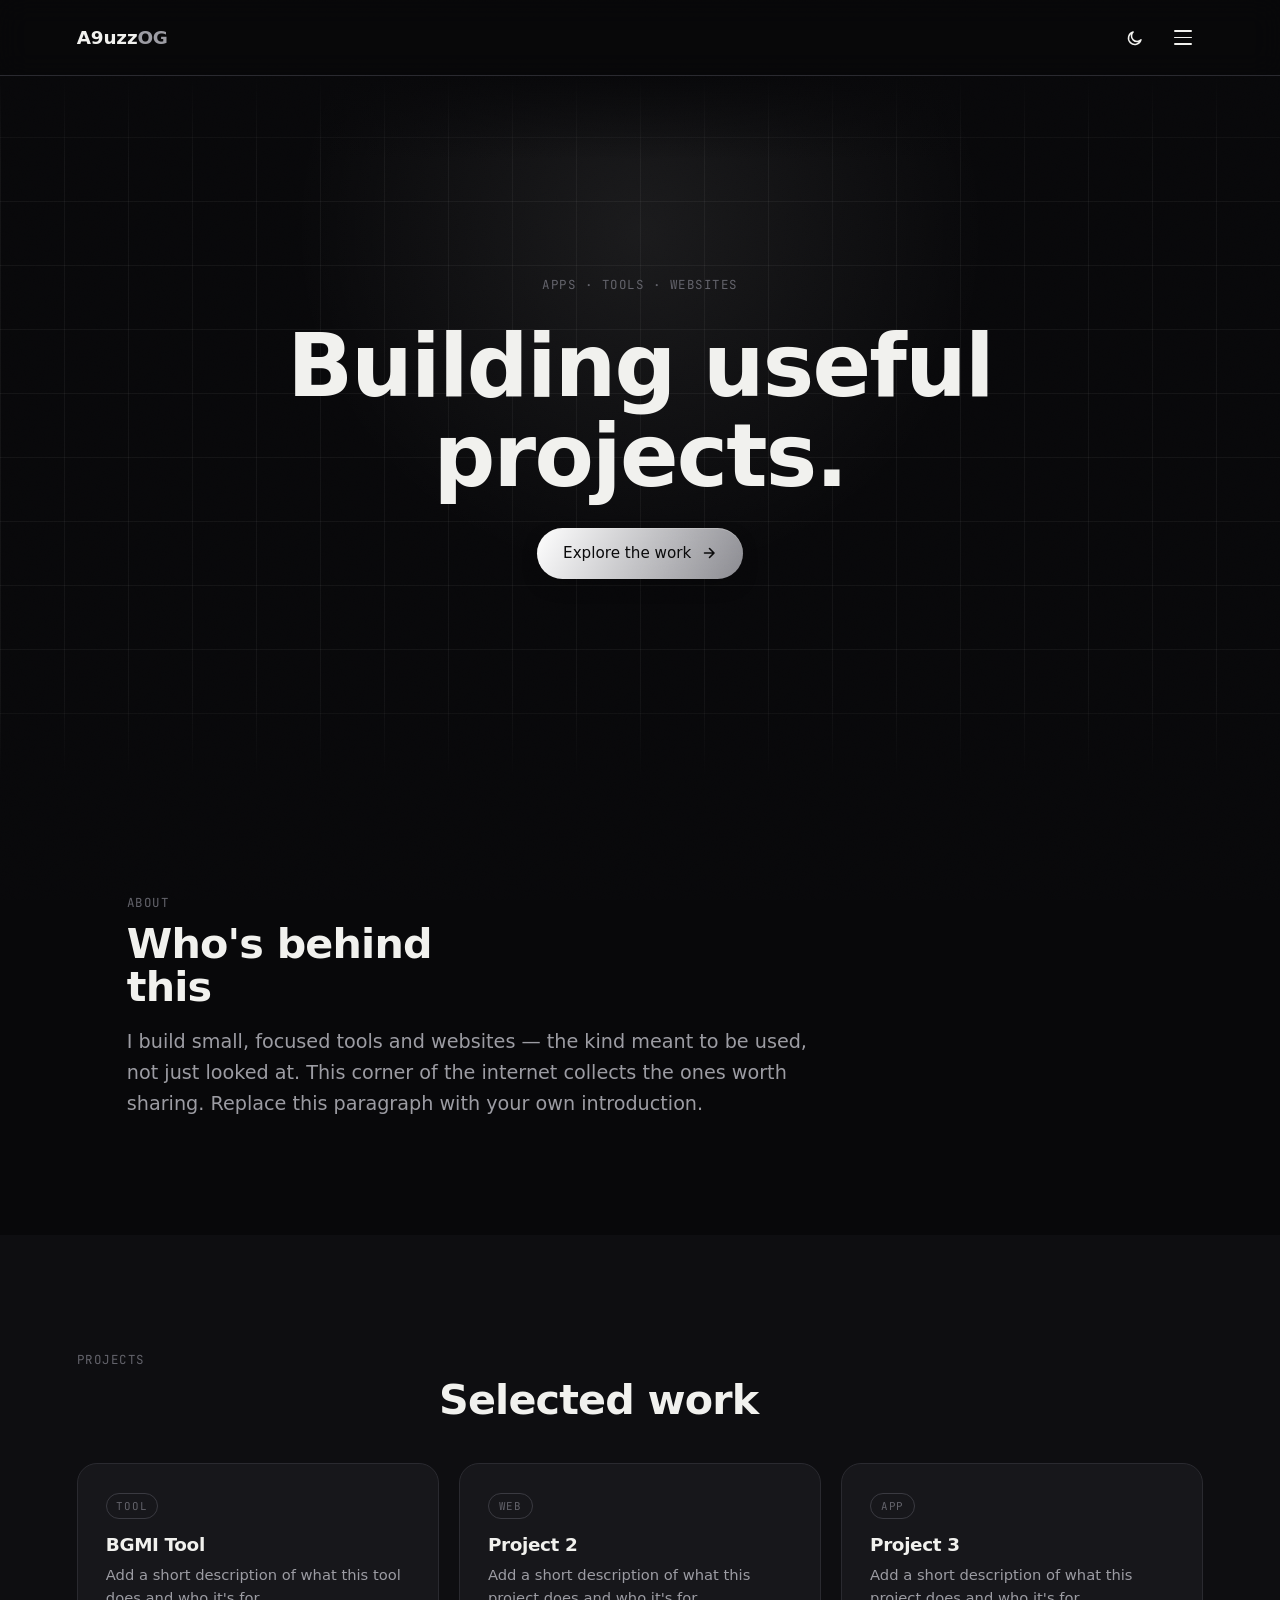
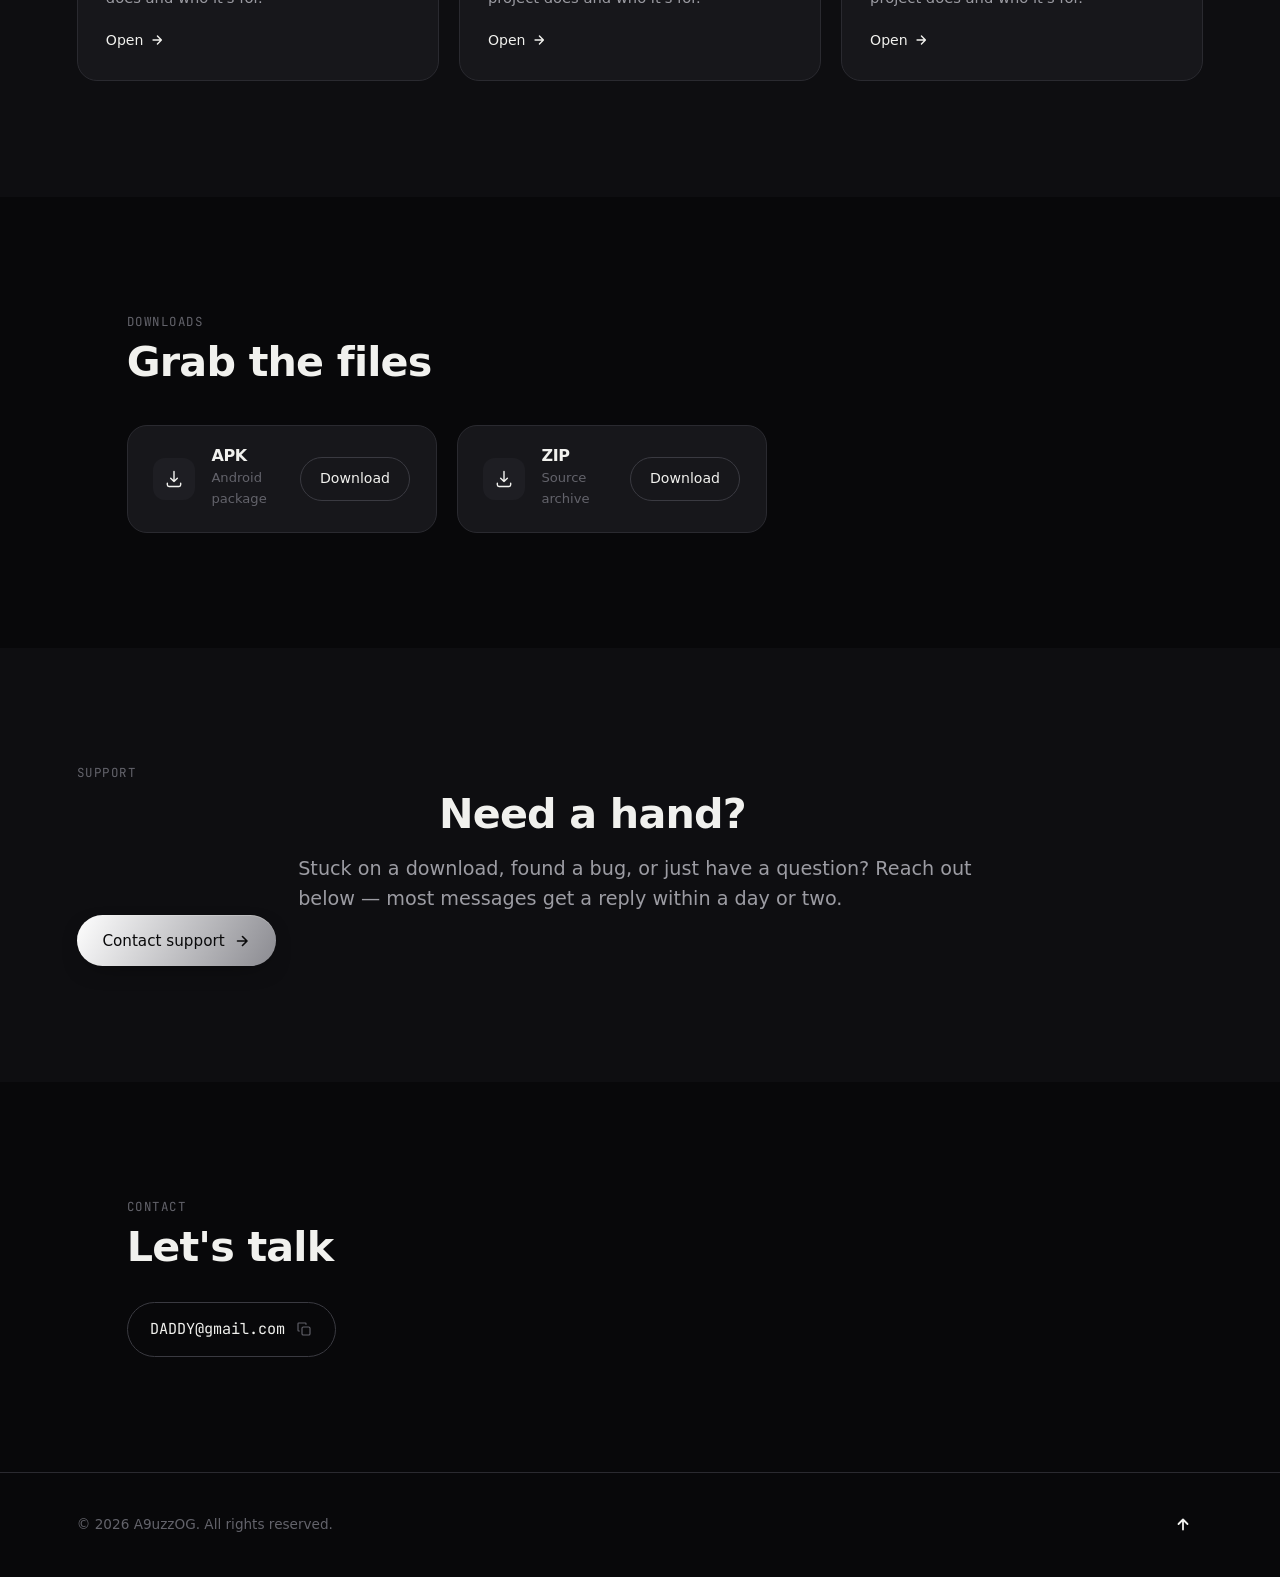
==== commit 3179215f: "Daddy" ====
--- a/index.html
+++ b/index.html
@@ -163,17 +163,7 @@
     <p class="eyebrow reveal">Contact</p>
     <h2 class="section-title reveal">Let's talk</h2>
     <button class="email-copy reveal" id="emailCopy" type="button" data-email="a9uzzyadu1c@gmail.com">
-<<<<<<< HEAD
-<<<<<<< HEAD
       <span id="emailText">DADDY@gmail.com</span>
-=======
-      <span id="emailText">DADDY@gmail.com</span>
-=======
-      <span id="emailText">DADDY</span>
-=======
-      <span id="emailText">DADDY</span>
->>>>>>> fcb5c04a2a54a9f272c0d087b4a359dc980de15f
->>>>>>> f3a77e1bd92c8076bf74dfa8759a93057b4aebdf
       <svg width="16" height="16" viewBox="0 0 24 24" fill="none" stroke="currentColor" stroke-width="1.7" stroke-linecap="round" stroke-linejoin="round"><rect x="9" y="9" width="12" height="12" rx="2"/><path d="M5 15H4a1 1 0 0 1-1-1V4a1 1 0 0 1 1-1h10a1 1 0 0 1 1 1v1"/></svg>
     </button>
   </section>
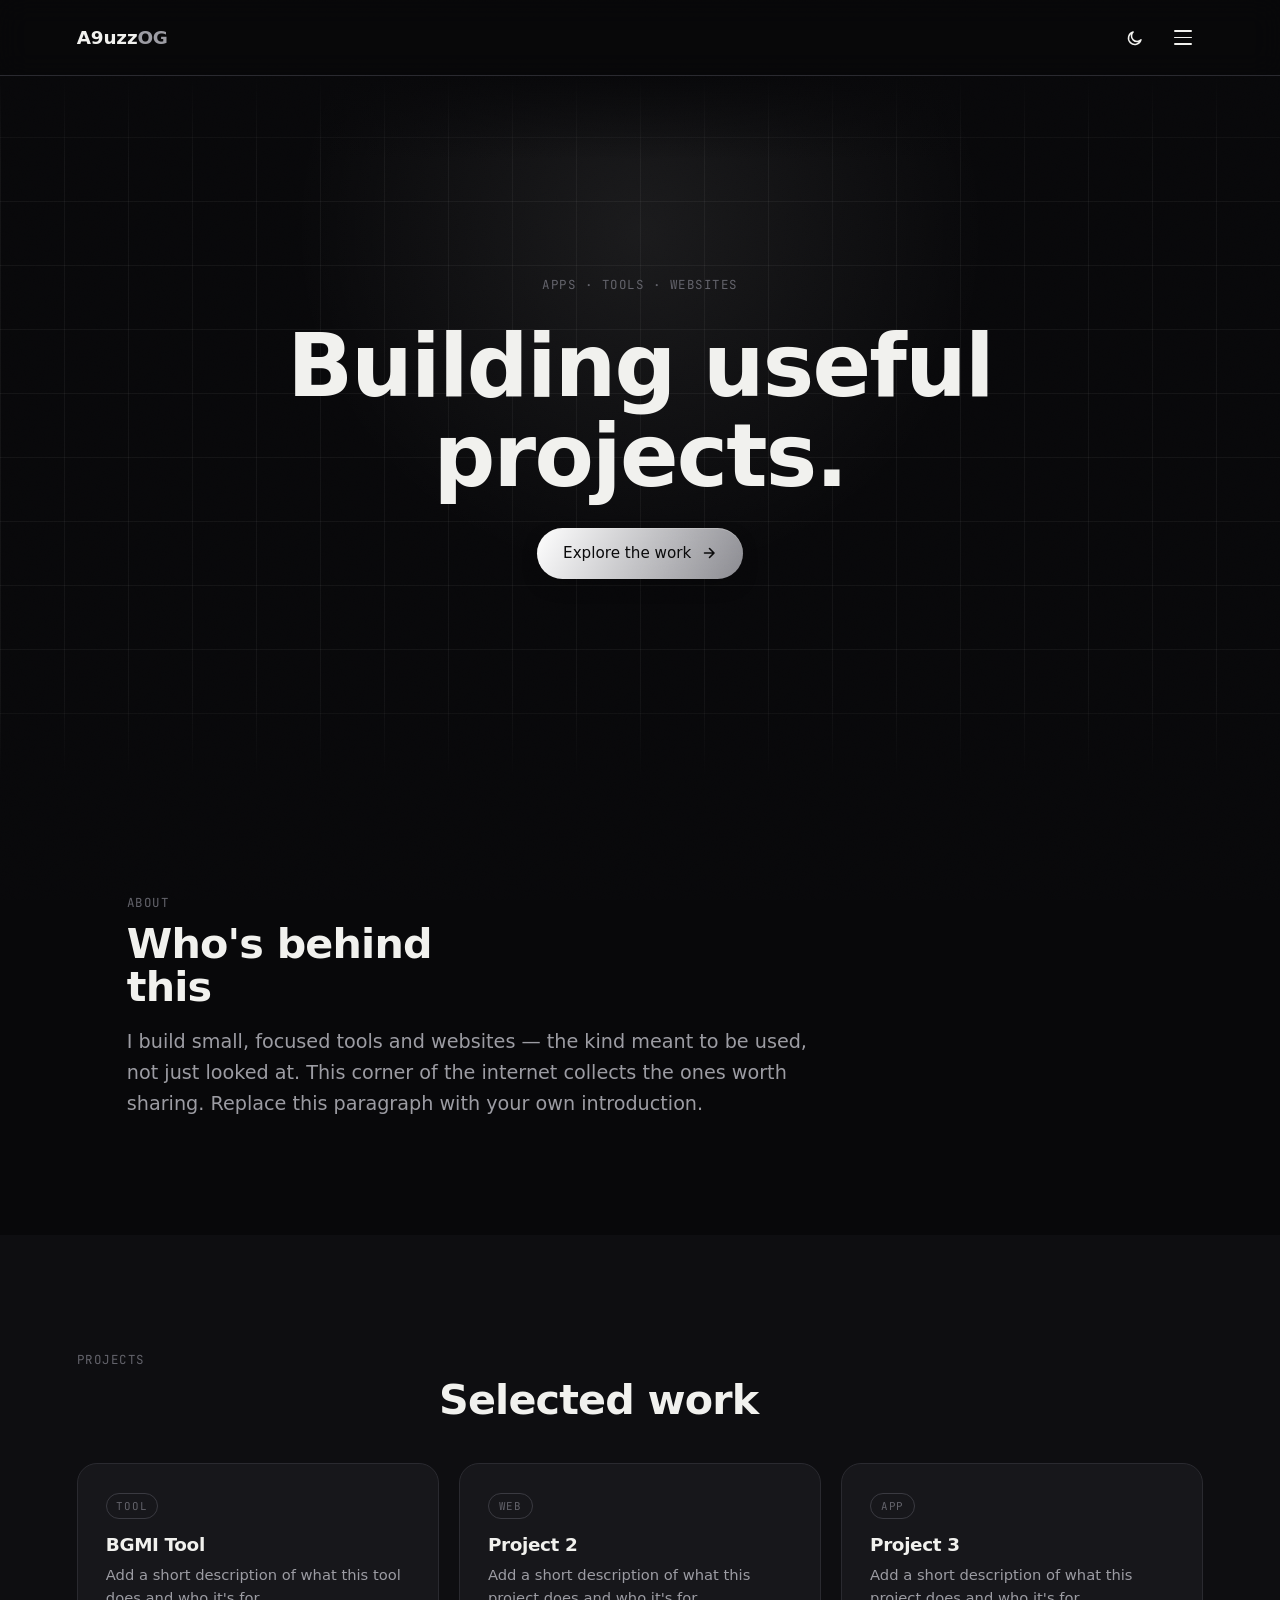
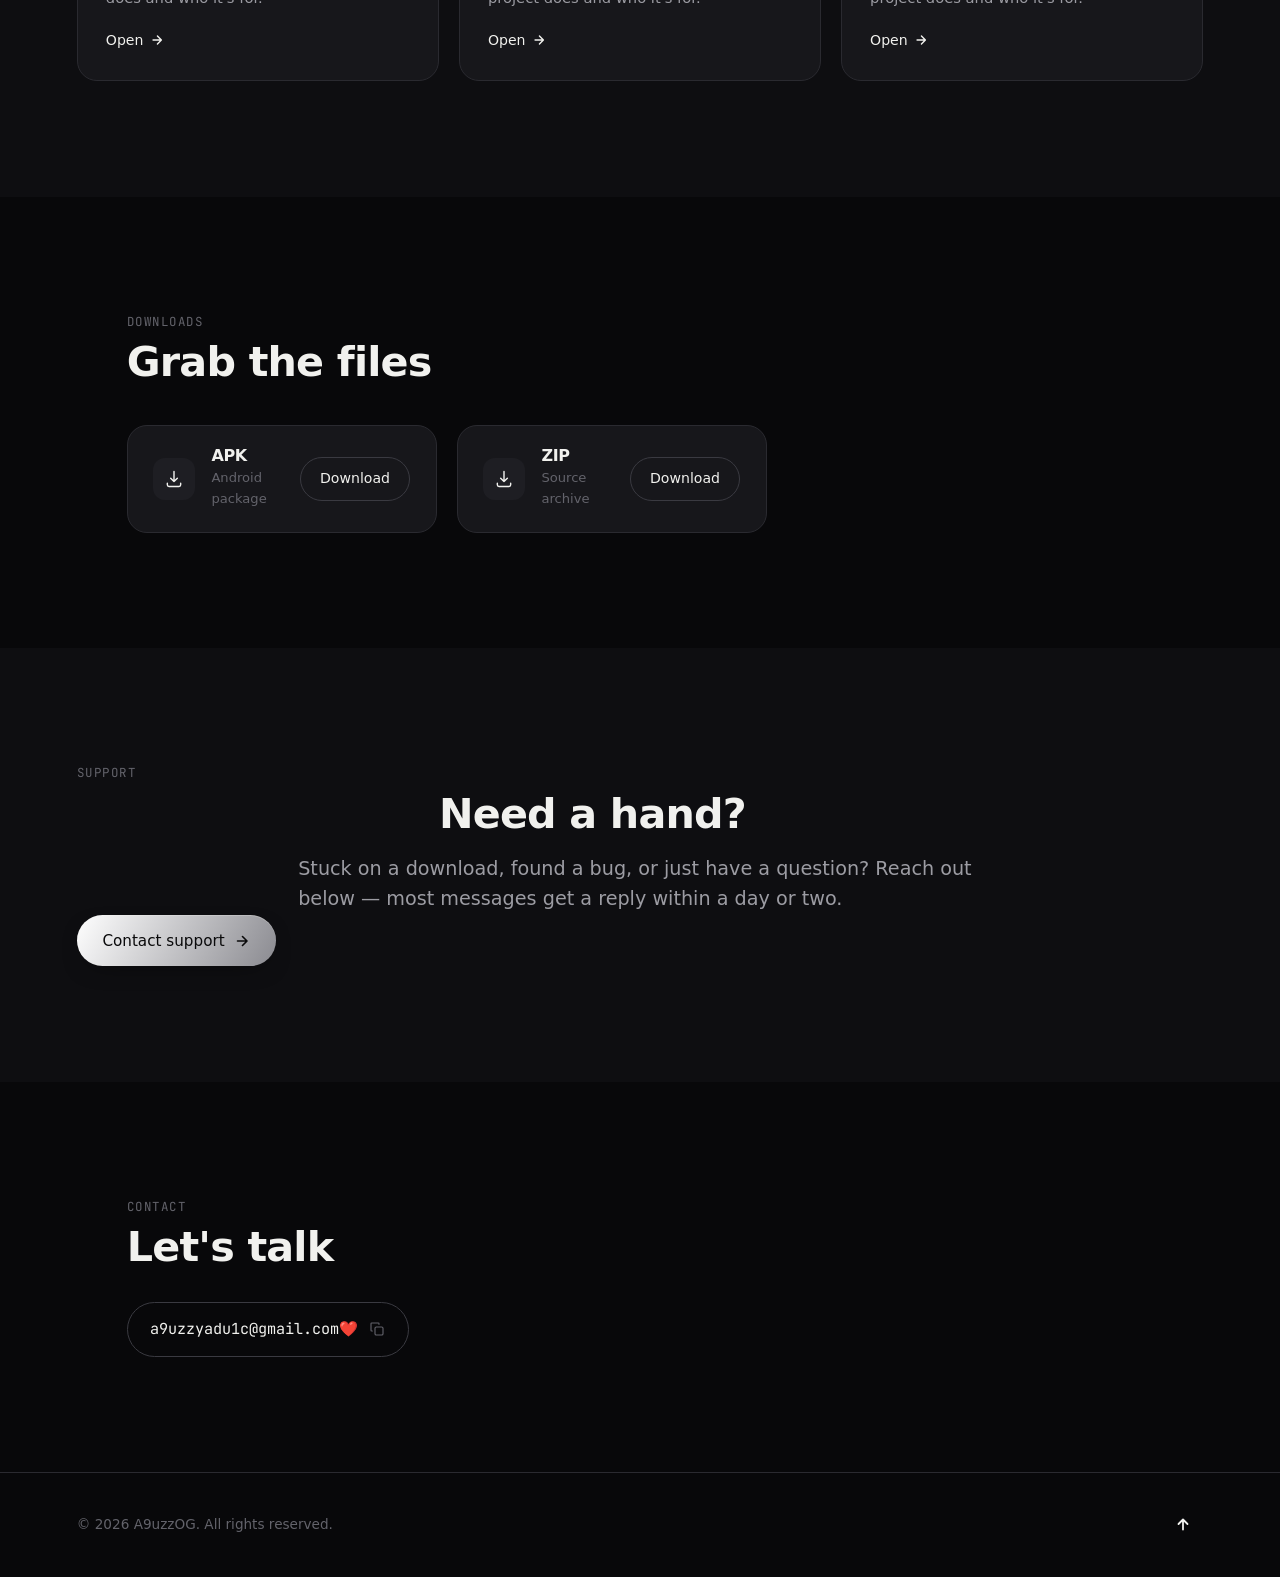
==== commit e84c7d7e: "1648" ====
--- a/index.html
+++ b/index.html
@@ -5,7 +5,7 @@
 <meta name="viewport" content="width=device-width,initial-scale=1">
 <meta name="theme-color" content="#08080a">
 <meta name="description" content="A9uzzOG — apps, tools and websites, built for people who use them every day.">
-<title>A9uzzOG — Building Useful Projects</title>
+<title>A9uzzYadu1c's site</title>
 
 <script>
   (function(){
@@ -163,7 +163,7 @@
     <p class="eyebrow reveal">Contact</p>
     <h2 class="section-title reveal">Let's talk</h2>
     <button class="email-copy reveal" id="emailCopy" type="button" data-email="a9uzzyadu1c@gmail.com">
-      <span id="emailText">DADDY@gmail.com</span>
+      <span id="emailText">a9uzzyadu1c@gmail.com❤️</span>
       <svg width="16" height="16" viewBox="0 0 24 24" fill="none" stroke="currentColor" stroke-width="1.7" stroke-linecap="round" stroke-linejoin="round"><rect x="9" y="9" width="12" height="12" rx="2"/><path d="M5 15H4a1 1 0 0 1-1-1V4a1 1 0 0 1 1-1h10a1 1 0 0 1 1 1v1"/></svg>
     </button>
   </section>
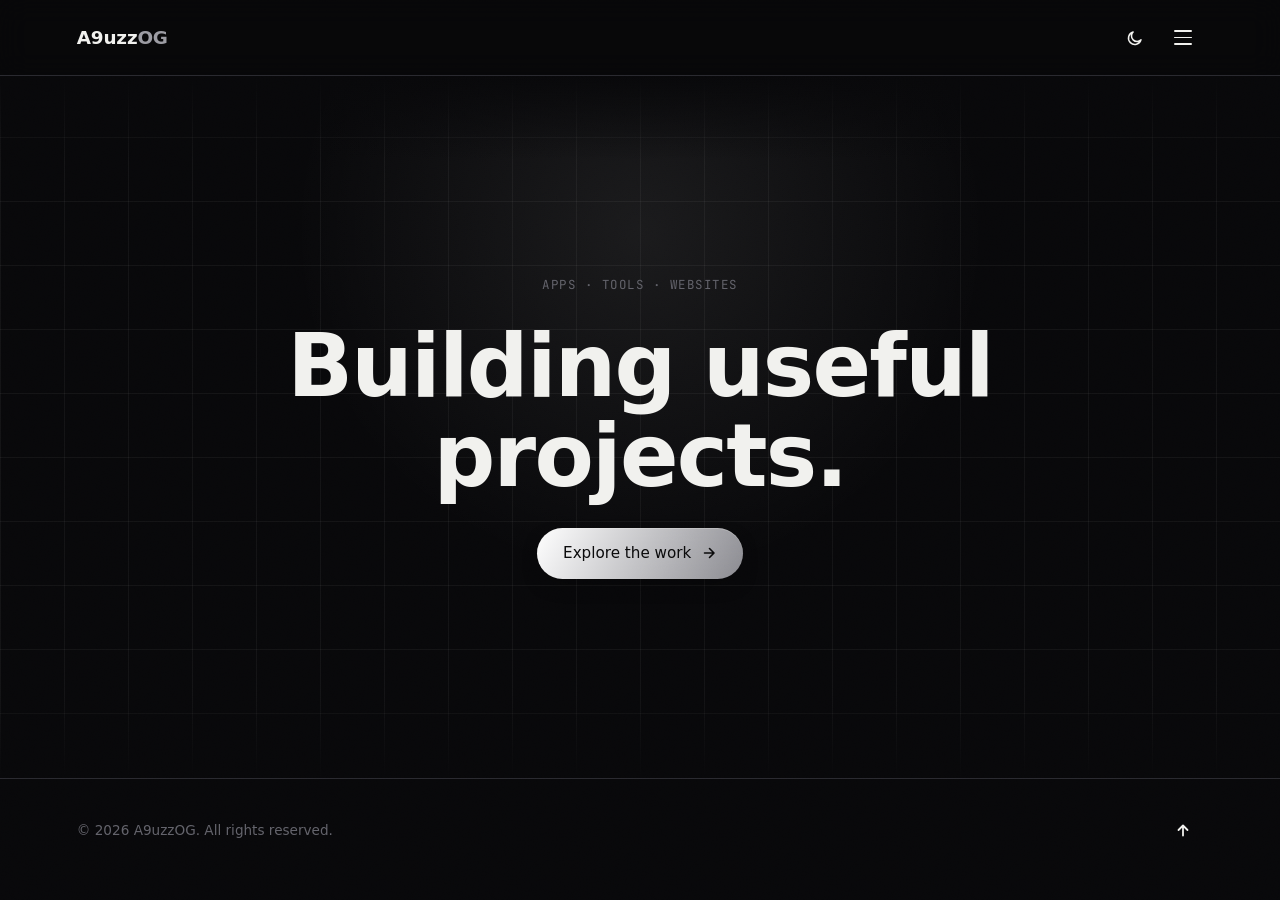
==== commit 0f67973e: "Add files via upload" ====
--- a/index.html
+++ b/index.html
@@ -27,7 +27,7 @@
 <div class="progress" aria-hidden="true"><span id="progressBar"></span></div>
 
 <header class="site-header">
-  <a href="#home" class="brand">A9uzz<span>OG</span></a>
+  <a href="index.html" class="brand">A9uzz<span>OG</span></a>
 
   <div class="header-actions">
     <button id="themeToggle" class="icon-btn" type="button" aria-label="Switch to light theme">
@@ -48,15 +48,14 @@
       <svg width="18" height="18" viewBox="0 0 24 24" fill="none" stroke="currentColor" stroke-width="1.8" stroke-linecap="round"><path d="M5 5l14 14M19 5 5 19"/></svg>
     </button>
     <ul class="nav-list">
-      <li style="--i:0"><a href="#home" data-close><span class="nav-list__title">Home</span><span class="nav-list__desc">Start here</span></a></li>
-      <li style="--i:1"><a href="#about" data-close><span class="nav-list__title">About</span><span class="nav-list__desc">The short version</span></a></li>
-      <li style="--i:2"><a href="#projects" data-close><span class="nav-list__title">Projects</span><span class="nav-list__desc">Recent builds</span></a></li>
-      <li style="--i:3"><a href="#downloads" data-close><span class="nav-list__title">Downloads</span><span class="nav-list__desc">Get the files</span></a></li>
-      <li style="--i:4"><a href="#support" data-close><span class="nav-list__title">Support</span><span class="nav-list__desc">Get help</span></a></li>
-      <li style="--i:5"><a href="#contact" data-close><span class="nav-list__title">Contact</span><span class="nav-list__desc">Say hello</span></a></li>
+      <li style="--i:0"><a href="index.html" data-close><span class="nav-list__title">Home</span><span class="nav-list__desc">Start here</span></a></li>
+      <li style="--i:1"><a href="about.html" data-close><span class="nav-list__title">About</span><span class="nav-list__desc">The short version</span></a></li>
+      <li style="--i:2"><a href="projects.html" data-close><span class="nav-list__title">Projects</span><span class="nav-list__desc">Recent builds</span></a></li>
+      <li style="--i:3"><a href="downloads.html" data-close><span class="nav-list__title">Downloads</span><span class="nav-list__desc">Get the files</span></a></li>
+      <li style="--i:4"><a href="contact.html" data-close><span class="nav-list__title">Contact</span><span class="nav-list__desc">Say hello</span></a></li>
     </ul>
     <div class="nav-overlay__footer">
-      <span>your@email.com</span>
+      <span>a9uzzyadu1c@gmail.com</span>
       <span>&copy; 2026 A9uzzOG</span>
     </div>
   </div>
@@ -67,105 +66,10 @@
   <section id="home" class="hero">
     <p class="eyebrow reveal">Apps &middot; Tools &middot; Websites</p>
     <h1 class="hero__title reveal">Building useful<br>projects.</h1>
-    <a class="btn btn--primary reveal" href="#projects">
+    <a class="btn btn--primary reveal" href="projects.html">
       <span>Explore the work</span>
       <svg width="16" height="16" viewBox="0 0 16 16" fill="none" stroke="currentColor" stroke-width="1.6" stroke-linecap="round" stroke-linejoin="round"><path d="M3.5 8h9M8.5 3.5 13 8l-4.5 4.5"/></svg>
     </a>
-  </section>
-
-  <section id="about" class="section">
-    <p class="eyebrow reveal">About</p>
-    <h2 class="section-title reveal">Who's behind this</h2>
-    <p class="section-lede reveal">
-      I build small, focused tools and websites — the kind meant to be used, not just looked at.
-      This corner of the internet collects the ones worth sharing. Replace this paragraph with
-      your own introduction.
-    </p>
-  </section>
-
-  <section id="projects" class="section section--alt">
-    <p class="eyebrow reveal">Projects</p>
-    <h2 class="section-title reveal">Selected work</h2>
-
-    <div class="grid reveal">
-      <article class="card">
-        <span class="card__tag">TOOL</span>
-        <h3>BGMI Tool</h3>
-        <p>Add a short description of what this tool does and who it's for.</p>
-        <a class="card__link" href="#">
-          <span>Open</span>
-          <svg width="14" height="14" viewBox="0 0 16 16" fill="none" stroke="currentColor" stroke-width="1.6" stroke-linecap="round" stroke-linejoin="round"><path d="M3.5 8h9M8.5 3.5 13 8l-4.5 4.5"/></svg>
-        </a>
-      </article>
-      <article class="card">
-        <span class="card__tag">WEB</span>
-        <h3>Project 2</h3>
-        <p>Add a short description of what this project does and who it's for.</p>
-        <a class="card__link" href="#">
-          <span>Open</span>
-          <svg width="14" height="14" viewBox="0 0 16 16" fill="none" stroke="currentColor" stroke-width="1.6" stroke-linecap="round" stroke-linejoin="round"><path d="M3.5 8h9M8.5 3.5 13 8l-4.5 4.5"/></svg>
-        </a>
-      </article>
-      <article class="card">
-        <span class="card__tag">APP</span>
-        <h3>Project 3</h3>
-        <p>Add a short description of what this project does and who it's for.</p>
-        <a class="card__link" href="#">
-          <span>Open</span>
-          <svg width="14" height="14" viewBox="0 0 16 16" fill="none" stroke="currentColor" stroke-width="1.6" stroke-linecap="round" stroke-linejoin="round"><path d="M3.5 8h9M8.5 3.5 13 8l-4.5 4.5"/></svg>
-        </a>
-      </article>
-    </div>
-  </section>
-
-  <section id="downloads" class="section">
-    <p class="eyebrow reveal">Downloads</p>
-    <h2 class="section-title reveal">Grab the files</h2>
-
-    <div class="grid grid--tight reveal">
-      <article class="card card--download">
-        <div class="card__icon">
-          <svg width="20" height="20" viewBox="0 0 24 24" fill="none" stroke="currentColor" stroke-width="1.7" stroke-linecap="round" stroke-linejoin="round"><path d="M12 3v12m0 0-4-4m4 4 4-4M4 17v2a2 2 0 0 0 2 2h12a2 2 0 0 0 2-2v-2"/></svg>
-        </div>
-        <div class="card__body">
-          <h3>APK</h3>
-          <p>Android package</p>
-        </div>
-        <a class="btn btn--ghost" href="#">Download</a>
-      </article>
-      <article class="card card--download">
-        <div class="card__icon">
-          <svg width="20" height="20" viewBox="0 0 24 24" fill="none" stroke="currentColor" stroke-width="1.7" stroke-linecap="round" stroke-linejoin="round"><path d="M12 3v12m0 0-4-4m4 4 4-4M4 17v2a2 2 0 0 0 2 2h12a2 2 0 0 0 2-2v-2"/></svg>
-        </div>
-        <div class="card__body">
-          <h3>ZIP</h3>
-          <p>Source archive</p>
-        </div>
-        <a class="btn btn--ghost" href="#">Download</a>
-      </article>
-    </div>
-  </section>
-
-  <section id="support" class="section section--alt">
-    <p class="eyebrow reveal">Support</p>
-    <h2 class="section-title reveal">Need a hand?</h2>
-    <p class="section-lede reveal">
-      Stuck on a download, found a bug, or just have a question? Reach out below — most messages
-      get a reply within a day or two.
-    </p>
-    <a class="btn btn--primary reveal" href="#contact">
-      <span>Contact support</span>
-      <svg width="16" height="16" viewBox="0 0 16 16" fill="none" stroke="currentColor" stroke-width="1.6" stroke-linecap="round" stroke-linejoin="round"><path d="M3.5 8h9M8.5 3.5 13 8l-4.5 4.5"/></svg>
-    </a>
-  </section>
-
-  <section id="contact" class="section">
-    <p class="eyebrow reveal">Contact</p>
-    <h2 class="section-title reveal">Let's talk</h2>
-    <button class="email-copy reveal" id="emailCopy" type="button" data-email="a9uzzyadu1c@gmail.com">
-      <span id="emailText">a9uzzyadu1c@gmail.com❤️</span>
-      <svg width="16" height="16" viewBox="0 0 24 24" fill="none" stroke="currentColor" stroke-width="1.7" stroke-linecap="round" stroke-linejoin="round"><rect x="9" y="9" width="12" height="12" rx="2"/><path d="M5 15H4a1 1 0 0 1-1-1V4a1 1 0 0 1 1-1h10a1 1 0 0 1 1 1v1"/></svg>
-    </button>
   </section>
 
 </main>
--- a/style.css
+++ b/style.css
@@ -268,6 +268,11 @@
 .nav-list a:hover { color: var(--text-muted); gap: 1.6rem; }
 .nav-list a:hover .nav-list__title { color: var(--text); }
 
+/* current-page indicator */
+.nav-list a.is-current { border-bottom-color: var(--text-faint); }
+.nav-list a.is-current .nav-list__title { color: var(--text-muted); }
+.nav-list a.is-current .nav-list__desc::after { content: " · here"; }
+
 .nav-overlay__footer {
   display: flex;
   justify-content: space-between;
@@ -377,6 +382,9 @@
 }
 .section--alt { background: var(--bg-soft); max-width: none; }
 .section--alt > * { max-width: 1180px; margin-left: auto; margin-right: auto; }
+
+/* standalone page sections get a little extra breathing room under the sticky header */
+.page-section { padding-top: clamp(3.5rem, 7vw, 6rem); min-height: calc(100svh - 140px); }
 
 .section-title { font-size: var(--fs-h2); margin-top: .6rem; max-width: 14ch; }
 .section-lede {
@@ -474,6 +482,38 @@
 .email-copy:hover { background: var(--surface-2); transform: translateY(-2px); }
 .email-copy svg { color: var(--text-faint); }
 
+.social-links {
+  display: flex;
+  flex-wrap: wrap;
+  gap: .9rem;
+  margin-top: 1.4rem;
+}
+.social-link {
+  display: inline-flex;
+  align-items: center;
+  gap: .65rem;
+  padding: .75rem 1.35rem;
+  border: 1px solid var(--border-strong);
+  border-radius: 999px;
+  text-decoration: none;
+  font-size: .92rem;
+  font-weight: 500;
+  transition: background .3s var(--ease-out), transform .3s var(--ease-out), border-color .3s var(--ease-out);
+}
+.social-link:hover {
+  background: var(--surface-2);
+  transform: translateY(-2px);
+  border-color: var(--text-faint);
+}
+.social-link__icon {
+  display: flex;
+  align-items: center;
+  justify-content: center;
+  color: var(--text-faint);
+  transition: color .3s var(--ease-out);
+}
+.social-link:hover .social-link__icon { color: var(--text); }
+
 /* ---------------- footer ---------------- */
 
 .site-footer {
@@ -519,6 +559,3 @@
   .reveal { opacity: 1; transform: none; }
   .nav-list a { transform: none; }
 }
-  .reveal { opacity: 1; transform: none; }
-  .nav-list a { transform: none; }
-}
